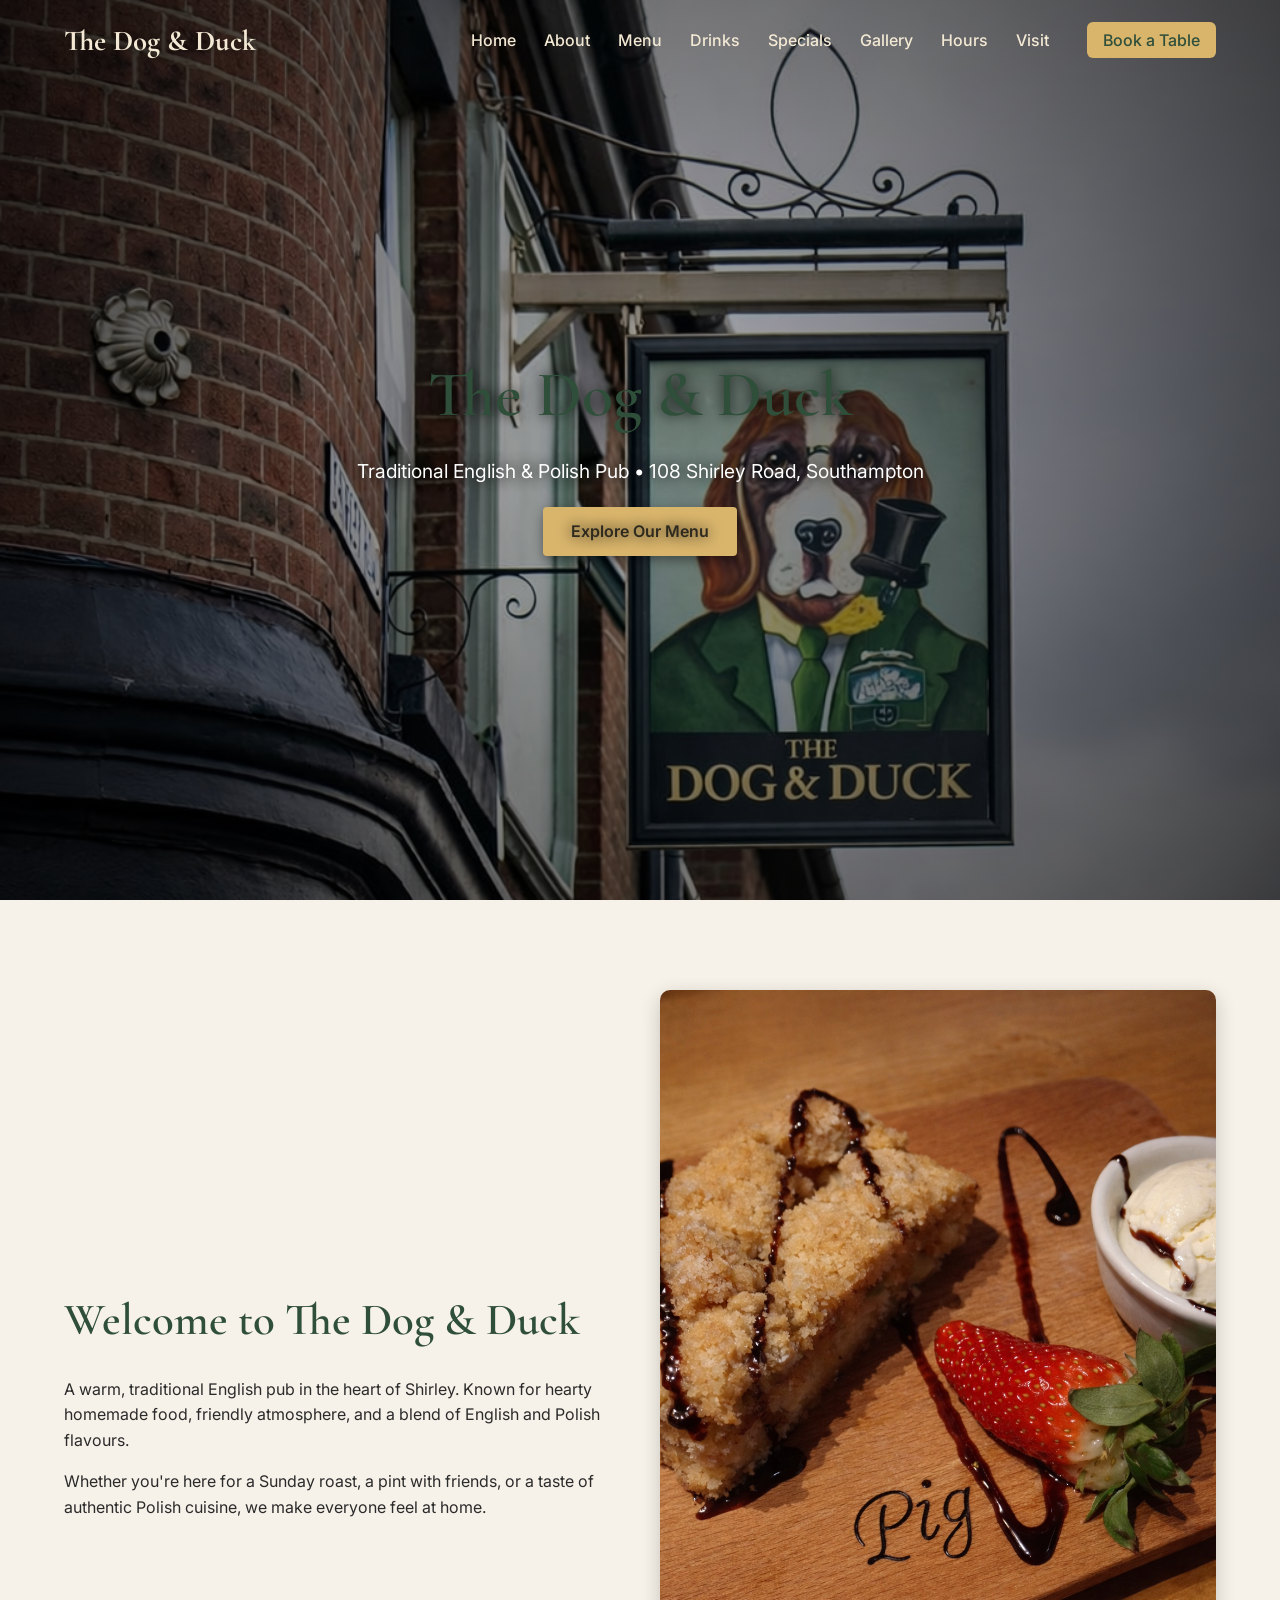
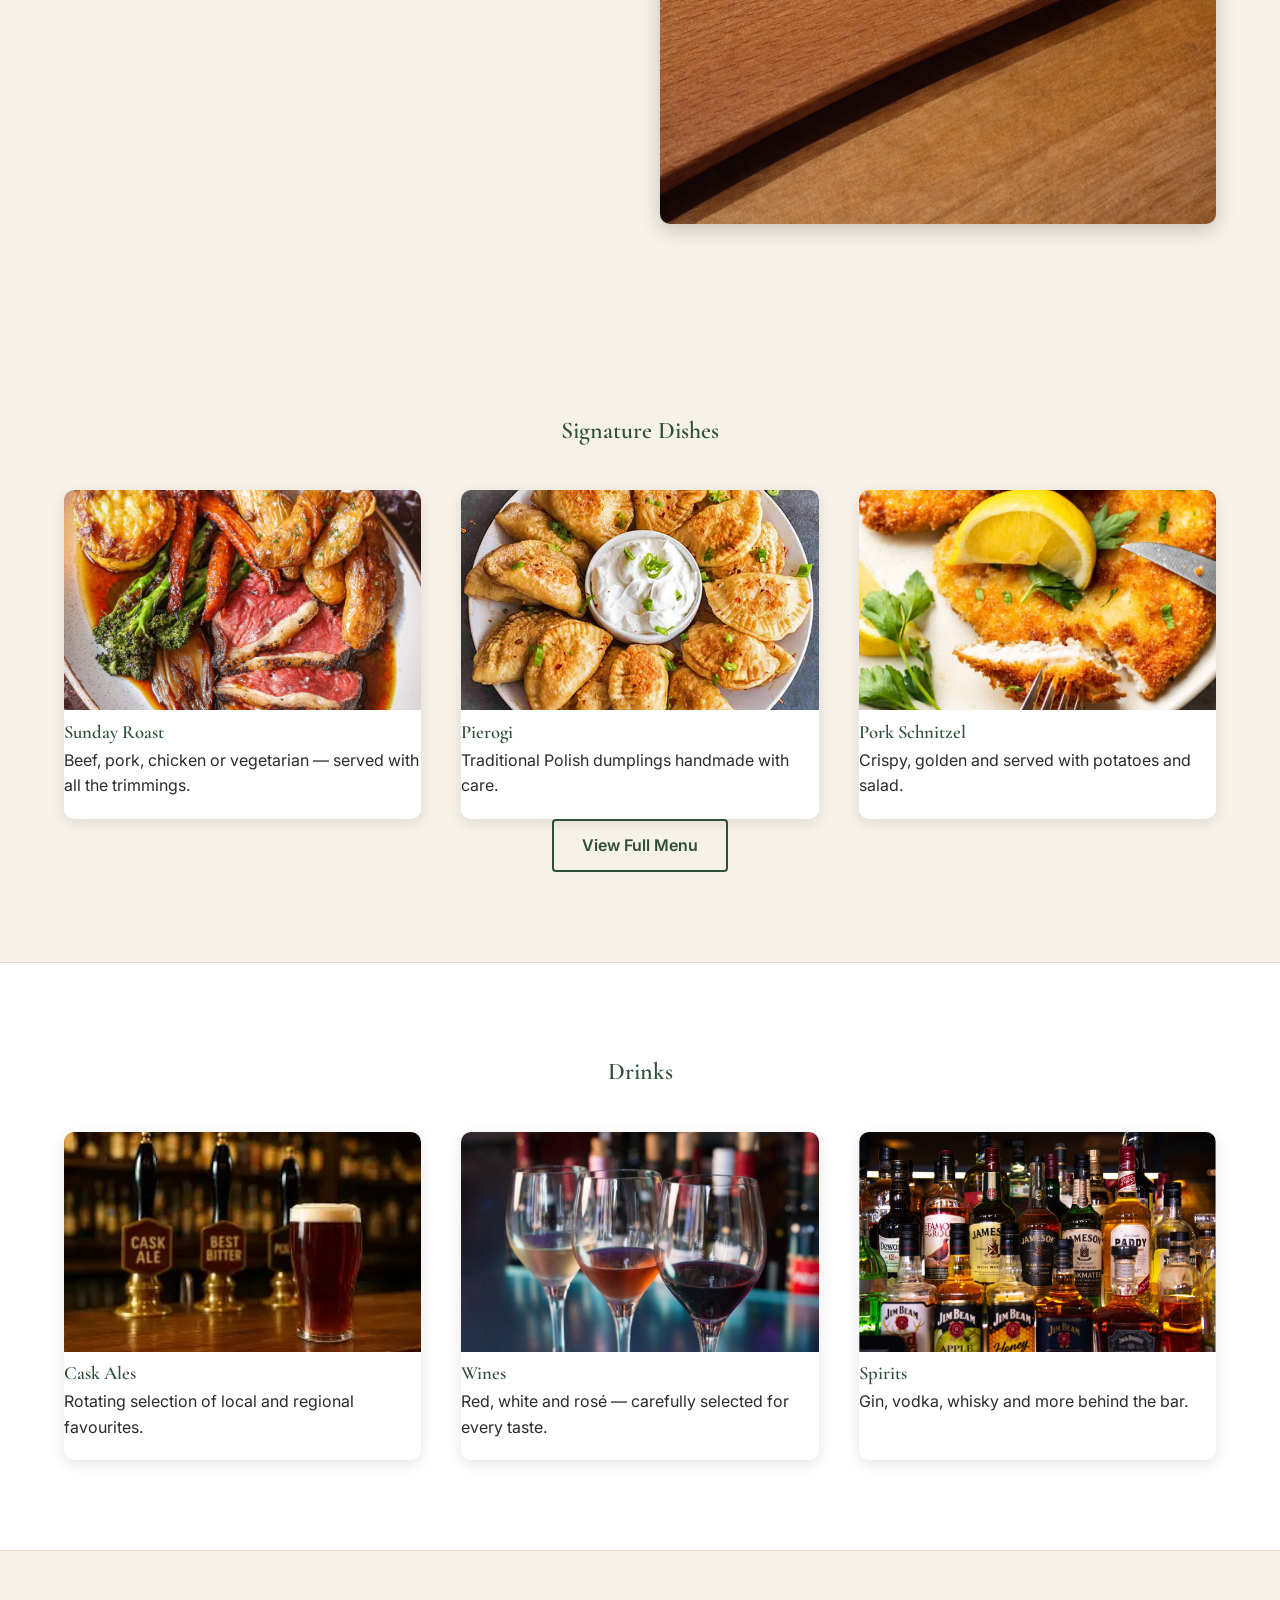
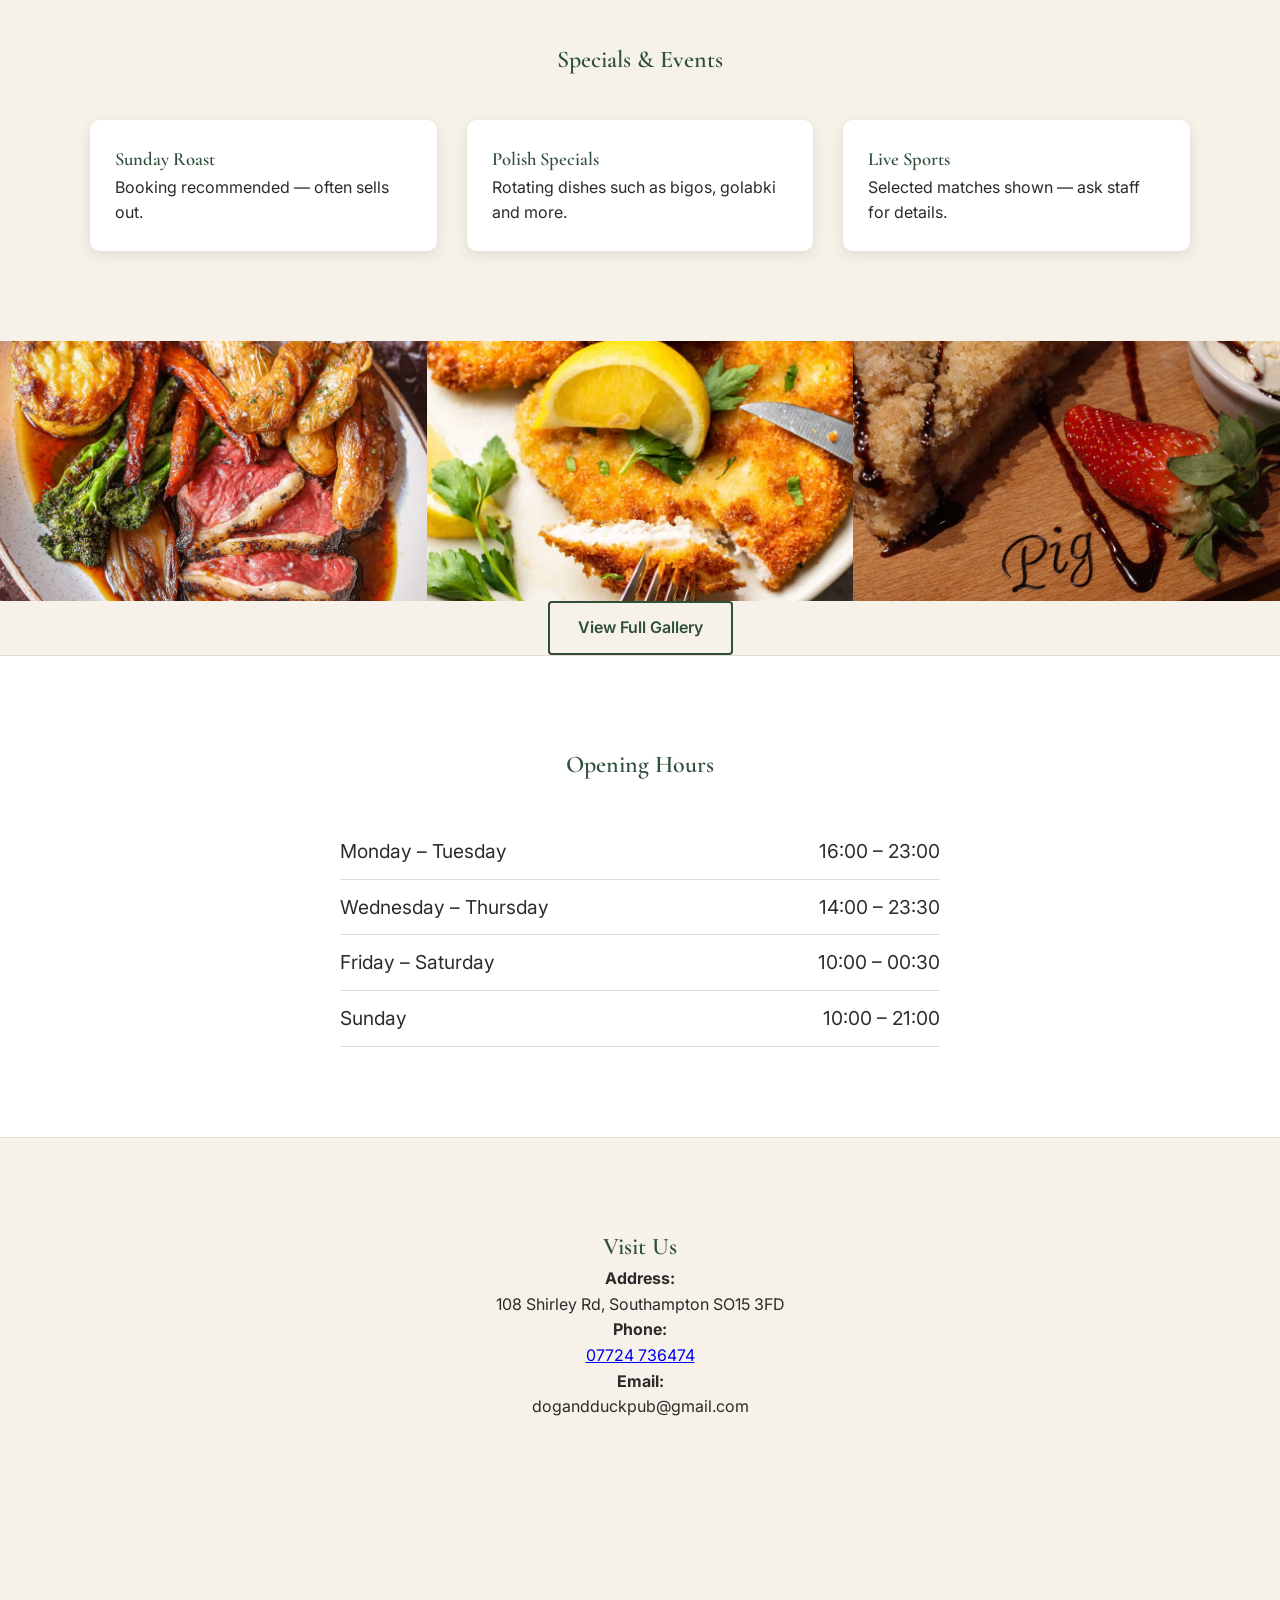
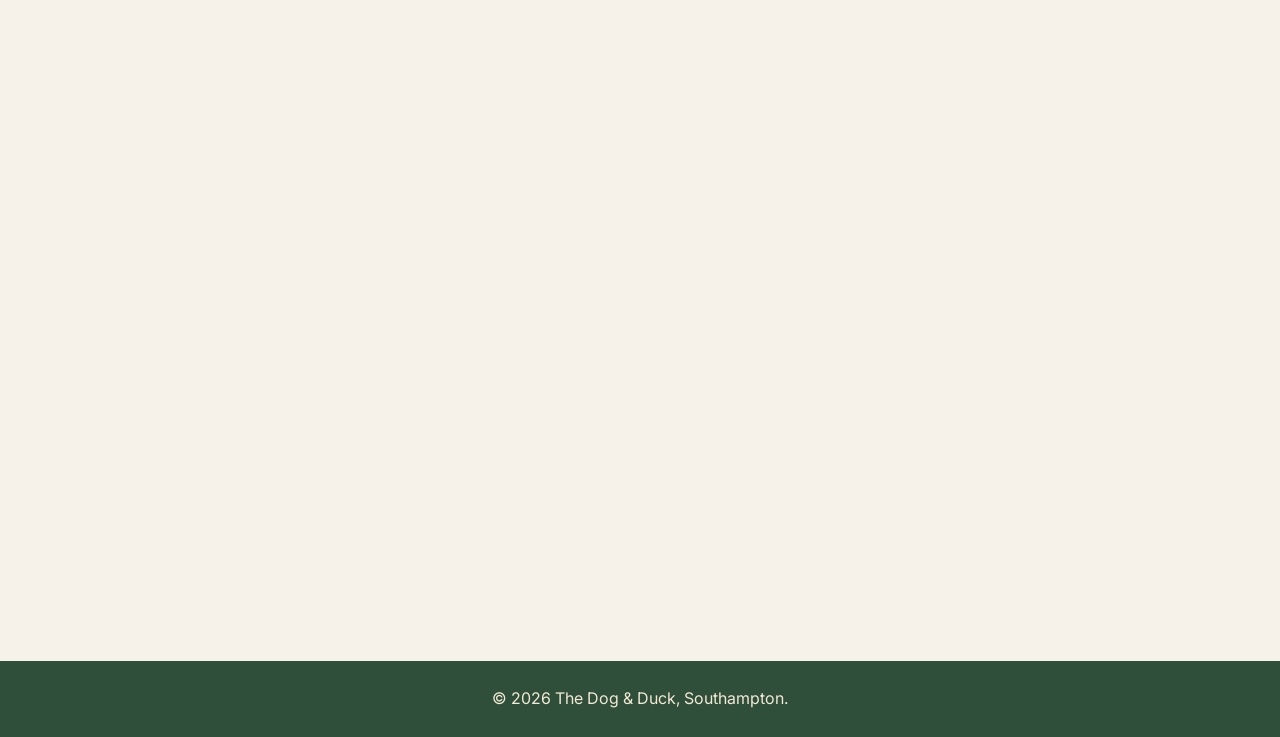
==== index.html @ 1fd0c6c4 "Update index.html" ====
<!DOCTYPE html>
<html lang="en">
<head>
    <meta charset="UTF-8">
    <meta name="viewport" content="width=device-width, initial-scale=1.0">
    <title>The Dog & Duck – Southampton</title>

    <!-- FONTS -->
    <link href="https://fonts.googleapis.com/css2?family=Cormorant+Garamond:wght@400;600;700&family=Inter:wght@300;400;500;600&display=swap" rel="stylesheet">

    <link rel="stylesheet" href="style.css">
</head>

<body>

<!-- NAVBAR -->
<nav class="navbar">
    <div class="nav-inner">
        <div class="logo">The Dog & Duck</div>
        <div class="hamburger">
    ☰
</div>
        <ul class="nav-links">
            <li><a href="#home">Home</a></li>
            <li><a href="#about">About</a></li>
            <li><a href="menu.html">Menu</a></li>
            <li><a href="#drinks">Drinks</a></li>
            <li><a href="#specials">Specials</a></li>
            <li><a href="gallery.html">Gallery</a></li>
            <li><a href="#hours">Hours</a></li>
            <li><a href="#contact">Visit</a></li>
            <li><a href="tel:07724736474" class="book-btn">Book a Table</a></li>
        </ul>
    </div>
</nav>

<!-- HERO -->
<header id="home" class="hero">
    <div class="hero-overlay"></div>
    <div class="hero-content">
        <h1>The Dog & Duck</h1>
        <p>Traditional English & Polish Pub • 108 Shirley Road, Southampton</p>
        <a href="menu.html" class="btn btn-primary">Explore Our Menu</a>
    </div>
</header>

<!-- ABOUT -->
<section id="about" class="section section-split">
    <div class="split-text">
        <h2>Welcome to The Dog & Duck</h2>
        <p>
            A warm, traditional English pub in the heart of Shirley.  
            Known for hearty homemade food, friendly atmosphere, and a blend of English and Polish flavours.
        </p>
        <p>
            Whether you're here for a Sunday roast, a pint with friends, or a taste of authentic Polish cuisine,
            we make everyone feel at home.
        </p>
    </div>

    <div class="split-image">
        <img src="images/gallery-dessert.png" alt="Pub Interior">
    </div>
</section>

<!-- SIGNATURE DISHES -->
<section id="menu-preview" class="section section-light">
    <h2 class="center">Signature Dishes</h2>

    <div class="card-grid">

        <!-- SUNDAY ROAST -->
        <div class="food-card">
            <img src="images/gallery-roast.webp" alt="Sunday Roast">
            <h3>Sunday Roast</h3>
            <p>Beef, pork, chicken or vegetarian — served with all the trimmings.</p>
        </div>

        <!-- PIEROGI (still placeholder unless you upload one) -->
        <div class="food-card">
            <img src="images/gallery-pierogi.jpg" alt="Pierogi">
            <h3>Pierogi</h3>
            <p>Traditional Polish dumplings handmade with care.</p>
        </div>

        <!-- SCHNITZEL -->
        <div class="food-card">
            <img src="images/gallery-schnitzel.jpg" alt="Pork Schnitzel">
            <h3>Pork Schnitzel</h3>
            <p>Crispy, golden and served with potatoes and salad.</p>
        </div>

    </div>

    <div class="center">
        <a href="menu.html" class="btn btn-outline">View Full Menu</a>
    </div>
</section>

<!-- DRINKS -->
<section id="drinks" class="section section-panel">
    <h2 class="center">Drinks</h2>

    <div class="card-grid">
        <div class="drink-card">
            <img src="images/gallery-shots.webp" alt="Drinks">
            <h3>Cask Ales</h3>
            <p>Rotating selection of local and regional favourites.</p>
        </div>

        <div class="drink-card">
            <img src="images/gallery-wine.jpeg" alt="">
            <h3>Wines</h3>
            <p>Red, white and rosé — carefully selected for every taste.</p>
        </div>

        <div class="drink-card">
            <img src="images/gallery-spirits.jpg" alt="">
            <h3>Spirits</h3>
            <p>Gin, vodka, whisky and more behind the bar.</p>
        </div>
    </div>
</section>

<!-- SPECIALS -->
<section id="specials" class="section section-light">
    <h2 class="center">Specials & Events</h2>

    <div class="specials-grid">
        <div class="special-item">
            <h3>Sunday Roast</h3>
            <p>Booking recommended — often sells out.</p>
        </div>

        <div class="special-item">
            <h3>Polish Specials</h3>
            <p>Rotating dishes such as bigos, golabki and more.</p>
        </div>

        <div class="special-item">
            <h3>Live Sports</h3>
            <p>Selected matches shown — ask staff for details.</p>
        </div>
    </div>
</section>

<!-- MINI GALLERY PREVIEW -->
<section class="section section-gallery-preview">
    <div class="gallery-row">
        <img src="images/gallery-roast.webp" alt="">
        <img src="images/gallery-schnitzel.jpg" alt="">
        <img src="images/gallery-dessert.png" alt="">
    </div>

    <div class="center">
        <a href="gallery.html" class="btn btn-outline">View Full Gallery</a>
    </div>
</section>

<!-- HOURS -->
<section id="hours" class="section section-panel">
    <h2 class="center">Opening Hours</h2>

    <ul class="hours-list">
        <li><span>Monday – Tuesday</span><span>16:00 – 23:00</span></li>
        <li><span>Wednesday – Thursday</span><span>14:00 – 23:30</span></li>
        <li><span>Friday – Saturday</span><span>10:00 – 00:30</span></li>
        <li><span>Sunday</span><span>10:00 – 21:00</span></li>
    </ul>
</section>

<!-- CONTACT -->
<section id="contact" class="section section-light contact-layout">
    <div class="contact-info">
        <h2>Visit Us</h2>
        <p><strong>Address:</strong><br>108 Shirley Rd, Southampton SO15 3FD</p>
        <p><strong>Phone:</strong><br><a href="tel:07724736474">07724 736474</a></p>
        <p><strong>Email:</strong><br>dogandduckpub@gmail.com</p>
    </div>

   <div class="map-container">
    <iframe 
        src="https://www.google.com/maps/embed?pb=!1m18!1m12!1m3!1d2515.62407642002!2d-1.4257775065553866!3d50.912171598673716!2m3!1f0!2f0!3f0!3m2!1i1024!2i768!4f13.1!3m3!1m2!1s0x487476a27fd3cab1%3A0xc40f3df918e5f9ad!2sThe%20Dog%20%26%20Duck!5e0!3m2!1sen!2suk!4v1780507801063!5m2!1sen!2suk"
        allowfullscreen=""
        loading="lazy"
        referrerpolicy="no-referrer-when-downgrade">
    </iframe>
</div>
</section>    
    
<!-- FOOTER -->
<footer class="footer">
    <p>© 2026 The Dog & Duck, Southampton.</p>
</footer>

    <script>
window.addEventListener("scroll", function() {
    const navbar = document.querySelector(".navbar");
    if (window.scrollY > 50) {
        navbar.classList.add("scrolled");
    } else {
        navbar.classList.remove("scrolled");
    }
});
</script>

    <script>
document.querySelector('.hamburger').onclick = () => {
    document.querySelector('.nav-links').classList.toggle('active');
};
</script>

</body>
</html>
---- style.css ----
/* --------------------------------------------------
   GLOBAL STYLES
-------------------------------------------------- */

* {
    margin: 0;
    padding: 0;
    box-sizing: border-box;
}

body {
    font-family: 'Inter', sans-serif;
    background: #f7f2e9; /* warm cream */
    color: #2b2b2b;
    line-height: 1.6;
}

h1, h2, h3 {
    font-family: 'Cormorant Garamond', serif;
    font-weight: 600;
    color: #2f4f3a; /* deep pub green */
}

.center {
    text-align: center;
}

/* --------------------------------------------------
   NAVBAR — Transparent Papillon Style
-------------------------------------------------- */

.navbar {
    position: fixed;
    top: 0;
    width: 100%;
    padding: 18px 0;
    z-index: 1000;
    transition: background 0.3s ease;
}

.navbar.scrolled {
    background: rgba(255, 255, 255, 0.95);
    backdrop-filter: blur(6px);
    box-shadow: 0 2px 10px rgba(0,0,0,0.1);
}

.nav-inner {
    width: 90%;
    max-width: 1300px;
    margin: auto;
    display: flex;
    justify-content: space-between;
    align-items: center;
}

.logo {
    font-family: 'Cormorant Garamond', serif;
    font-size: 1.8rem;
    font-weight: 700;
    color: #f3e9d4;
    text-shadow: 0 2px 6px rgba(0,0,0,0.4);
}

.nav-links {
    list-style: none;
    display: flex;
    gap: 28px;
}

.nav-links a {
    text-decoration: none;
    color: #f3e9d4;
    font-weight: 500;
    transition: 0.2s;
}

.navbar.scrolled .nav-links a {
    color: #2f4f3a;
}

.nav-links a:hover {
    color: #d9b56c;
}

/* Smooth transitions for navbar + text */
.navbar {
    transition: background 0.3s ease, box-shadow 0.3s ease;
}

.navbar .nav-links a,
.navbar .logo {
    transition: color 0.3s ease;
}

/* --------------------------------------------------
   HERO SECTION
-------------------------------------------------- */

.hero {
    height: 100vh;
    min-height: 600px;
    background: url("images/hero-dogduck.png") center/cover no-repeat;
    position: relative;
    display: flex;
    justify-content: center;
    align-items: center;
}

.hero-overlay {
    position: absolute;
    inset: 0;
    background: radial-gradient(circle at center, rgba(0,0,0,0.25), rgba(0,0,0,0.75));
}

.hero-content {
    position: relative;
    text-align: center;
    color: #fff;
    max-width: 700px;
    padding: 20px;
    animation: fadeIn 1.2s ease-out;
    text-shadow: 0 0 14px rgba(0,0,0,0.9);
}

.hero-content h1 {
    font-size: 4rem;
    margin-bottom: 10px;
}

.hero-content p {
    font-size: 1.2rem;
    margin-bottom: 20px;
}

/* --------------------------------------------------
   BUTTONS
-------------------------------------------------- */

.btn {
    display: inline-block;
    padding: 12px 28px;
    border-radius: 4px;
    font-weight: 600;
    text-decoration: none;
    transition: 0.2s ease-out;
}

.btn-primary {
    background: #d9b56c;
    color: #2f2a1f;
    box-shadow: 0 4px 12px rgba(0,0,0,0.4);
}

.btn-primary:hover {
    background: #e3c47c;
    transform: translateY(-2px);
}

.btn-outline {
    border: 2px solid #2f4f3a;
    color: #2f4f3a;
}

.btn-outline:hover {
    background: #2f4f3a;
    color: #fff;
}

/* --------------------------------------------------
   SECTIONS
-------------------------------------------------- */

.section {
    padding: 90px 0;
}

.section-light {
    background: #f7f2e9;
}

.section-panel {
    background: #fff;
    border-top: 1px solid #e6dccb;
    border-bottom: 1px solid #e6dccb;
}

/* --------------------------------------------------
   SPLIT ABOUT SECTION
-------------------------------------------------- */

.section-split {
    display: flex;
    align-items: center;
    gap: 40px;
    width: 90%;
    max-width: 1300px;
    margin: auto;
}

.split-text {
    flex: 1;
}

.split-text h2 {
    font-size: 2.8rem;
    margin-bottom: 20px;
}

.split-text p {
    margin-bottom: 16px;
}

.split-image {
    flex: 1;
}

.split-image img {
    width: 100%;
    border-radius: 10px;
    box-shadow: 0 6px 20px rgba(0,0,0,0.2);
}

/* --------------------------------------------------
   CARD GRIDS (Menu, Drinks)
-------------------------------------------------- */

.card-grid {
    width: 90%;
    max-width: 1300px;
    margin: auto;
    display: grid;
    grid-template-columns: repeat(auto-fit, minmax(280px, 1fr));
    gap: 40px;
    margin-top: 40px;
}

.food-card, .drink-card {
    background: #fff;
    border-radius: 10px;
    padding-bottom: 20px;
    box-shadow: 0 4px 14px rgba(0,0,0,0.1);
    transition: 0.2s;
}

.food-card img, .drink-card img {
    width: 100%;
    height: 220px;
    object-fit: cover;
    border-radius: 10px 10px 0 0;
}

.food-card:hover, .drink-card:hover {
    transform: translateY(-4px);
}

/* --------------------------------------------------
   SPECIALS
-------------------------------------------------- */

.specials-grid {
    width: 90%;
    max-width: 1100px;
    margin: auto;
    display: grid;
    grid-template-columns: repeat(auto-fit, minmax(260px, 1fr));
    gap: 30px;
    margin-top: 40px;
}

.special-item {
    background: #fff;
    padding: 25px;
    border-radius: 10px;
    box-shadow: 0 4px 14px rgba(0,0,0,0.1);
}

/* --------------------------------------------------
   GALLERY PREVIEW
-------------------------------------------------- */

.section-gallery-preview {
    padding: 0;
}

.gallery-row {
    display: flex;
    gap: 0;
}

.gallery-row img {
    width: 33.33%;
    height: 260px;
    object-fit: cover;
}

/* --------------------------------------------------
   HOURS
-------------------------------------------------- */

.hours-list {
    list-style: none;
    width: 90%;
    max-width: 600px;
    margin: 40px auto 0;
    font-size: 1.2rem;
}

.hours-list li {
    display: flex;
    justify-content: space-between;
    padding: 12px 0;
    border-bottom: 1px solid #ddd;
}

/* --------------------------------------------------
   CONTACT + MAP
-------------------------------------------------- */

.contact-layout {
    display: flex;
    gap: 40px;
    width: 90%;
    max-width: 1300px;
    margin: auto;
}

.contact-info {
    flex: 1;
}

.contact-map {
    flex: 1;
    height: 350px;
}

.contact-map iframe {
    width: 100%;
    height: 100%;
    border-radius: 8px;
}

/* --------------------------------------------------
   FOOTER
-------------------------------------------------- */

.footer {
    background: #2f4f3a;
    color: #f3e9d4;
    text-align: center;
    padding: 25px 0;
    margin-top: 40px;
}

/* Push page content down so navbar doesn't cover titles */
.page-top {
    padding-top: 120px;
}

/* --------------------------------------------------
   ANIMATIONS
-------------------------------------------------- */

@keyframes fadeIn {
    from { opacity: 0; transform: translateY(20px); }
    to { opacity: 1; transform: translateY(0); }
}

/* ========================= */
/* MENU PAGE IMAGE STYLING   */
/* ========================= */

.menu-photos {
    max-width: 900px;
    margin: 40px auto;
    padding: 0 20px;
}

.menu-photos img {
    width: 100%;
    margin-bottom: 30px;
    border-radius: 8px;
    box-shadow: 0 4px 20px rgba(0,0,0,0.15);
}

.gallery-grid {
    max-width: 1100px;
    margin: 40px auto;
    padding: 0 20px;
    display: grid;
    grid-template-columns: repeat(auto-fit, minmax(250px, 1fr));
    gap: 20px;
}

.gallery-grid img {
    width: 100%;
    height: auto;
    border-radius: 8px;
    box-shadow: 0 4px 20px rgba(0,0,0,0.15);
    object-fit: cover;
}

/* NAVBAR SCROLLED STATE */
.navbar.scrolled .nav-links a {
    color: #222;
}

.navbar.scrolled .logo {
    color: #222;
}

.navbar.scrolled {
    background: rgba(255, 255, 255, 0.95);
    backdrop-filter: blur(6px);
    box-shadow: 0 2px 10px rgba(0,0,0,0.1);
}

/* -----------------------------------------
   PAGE SPACING FIX
----------------------------------------- */
.page-top {
    padding-top: 120px;
}

/* -----------------------------------------
   ANIMATIONS (Fade-in, zoom, etc.)
----------------------------------------- */

/* Fade-in for section titles */
section h1, section h2 {
    animation: fadeIn 0.8s ease forwards;
    opacity: 0;
    transform: translateY(10px);
}

@keyframes fadeIn {
    to {
        opacity: 1;
        transform: translateY(0);
    }
}

/* Gallery hover zoom */
.gallery-grid img {
    transition: transform 0.3s ease, box-shadow 0.3s ease;
}

.gallery-grid img:hover {
    transform: scale(1.03);
    box-shadow: 0 6px 20px rgba(0,0,0,0.25);
}

.book-btn {
    padding: 8px 16px;
    background: #d9b56c; /* gold */
    color: #2f4f3a !important; /* dark green text */
    border-radius: 6px;
    font-weight: 600;
    margin-left: 10px;
    transition: 0.3s ease;
}

.book-btn:hover {
    background: #c7a257;
}

/* MOBILE FIXES */
@media (max-width: 768px) {

    /* Stack navbar items vertically */
    .nav-links {
        display: flex;
        flex-direction: column;
        gap: 10px;
        background: #2f4f3a;
        padding: 20px;
        position: absolute;
        top: 60px;
        right: 0;
        width: 100%;
        display: none; /* hidden by default */
    }

    /* Show menu when active */
    .nav-links.active {
        display: flex;
    }

    /* Make navbar smaller */
    .navbar {
        padding: 10px 20px;
    }

    /* Logo smaller */
    .logo {
        font-size: 1.3rem;
    }

    /* Book button full width */
    .book-btn {
        width: 100%;
        text-align: center;
    }
}

.hamburger {
    display: none;
    font-size: 28px;
    cursor: pointer;
    color: #f3e9d4;
}

@media (max-width: 768px) {
    .hamburger {
        display: block;
    }
}

@media (max-width: 768px) {
    .gallery-grid {
        grid-template-columns: repeat(2, 1fr);
        gap: 10px;
    }
}

@media (max-width: 480px) {
    .gallery-grid {
        grid-template-columns: 1fr;
    }
}

@media (max-width: 768px) {
    .menu-image img {
        width: 100%;
        height: auto;
    }
}

@media (max-width: 768px) {
    .hero h1 {
        font-size: 2rem;
    }
    .hero p {
        font-size: 1rem;
    }
}

@media (max-width: 768px) {
    section {
        padding: 40px 20px;
    }
}

.map-container {
    width: 100%;
    position: relative;
    padding-bottom: 60%; /* controls height */
    height: 0;
    overflow: hidden;
    border-radius: 8px;
}

.map-container iframe {
    position: absolute;
    top: 0;
    left: 0;
    width: 100%;
    height: 100%;
    border: 0;
}

@media (max-width: 768px) {
    .contact-layout {
        flex-direction: column;
        gap: 20px;
    }
}

@media (max-width: 1024px) {
    .contact-layout {
        flex-direction: column;
        text-align: center;
        gap: 20px;
    }

    .map-container {
        width: 100%;
    }
}

@media (max-width: 1200px) {
    .contact-layout {
        flex-direction: column;
        align-items: center;
        text-align: center;
        gap: 20px;
    }
}

@media (max-width: 1400px) {
    .contact-layout {
        flex-direction: column;
        align-items: center;
        text-align: center;
        gap: 20px;
    }
}
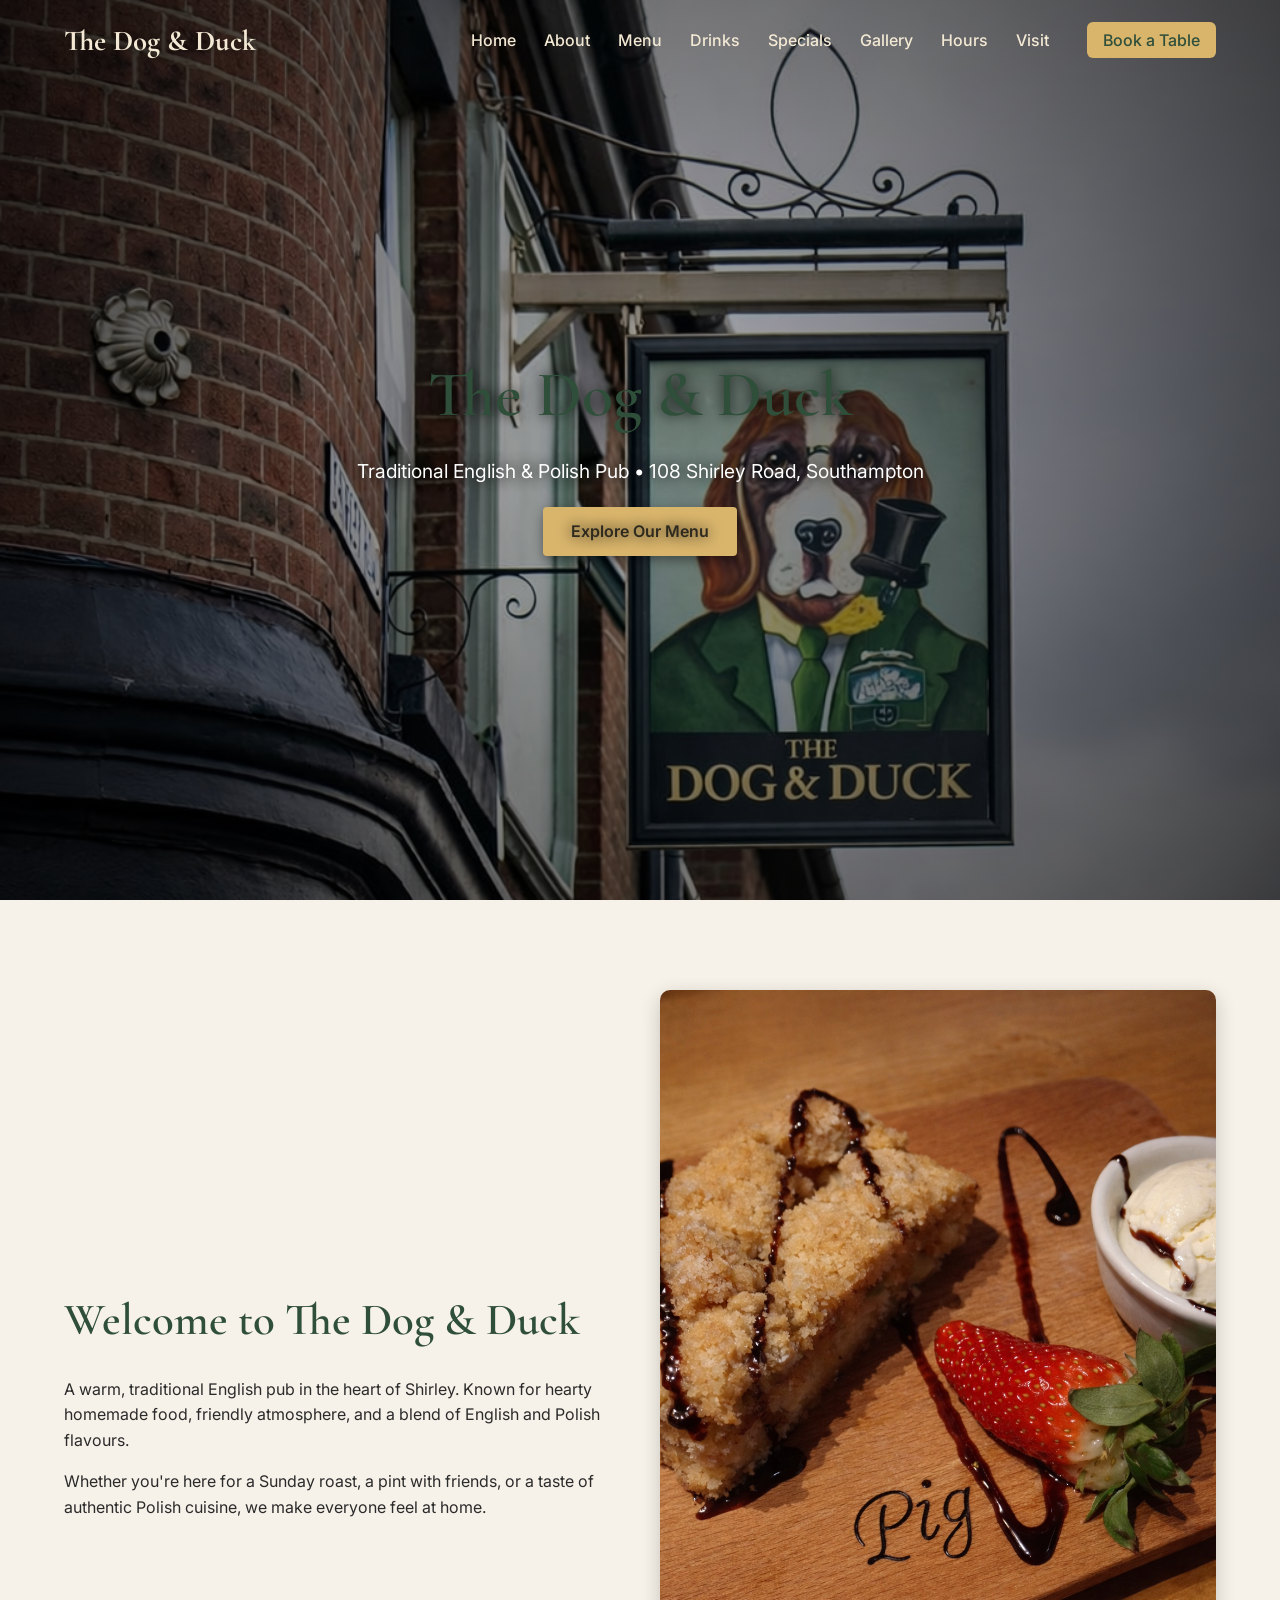
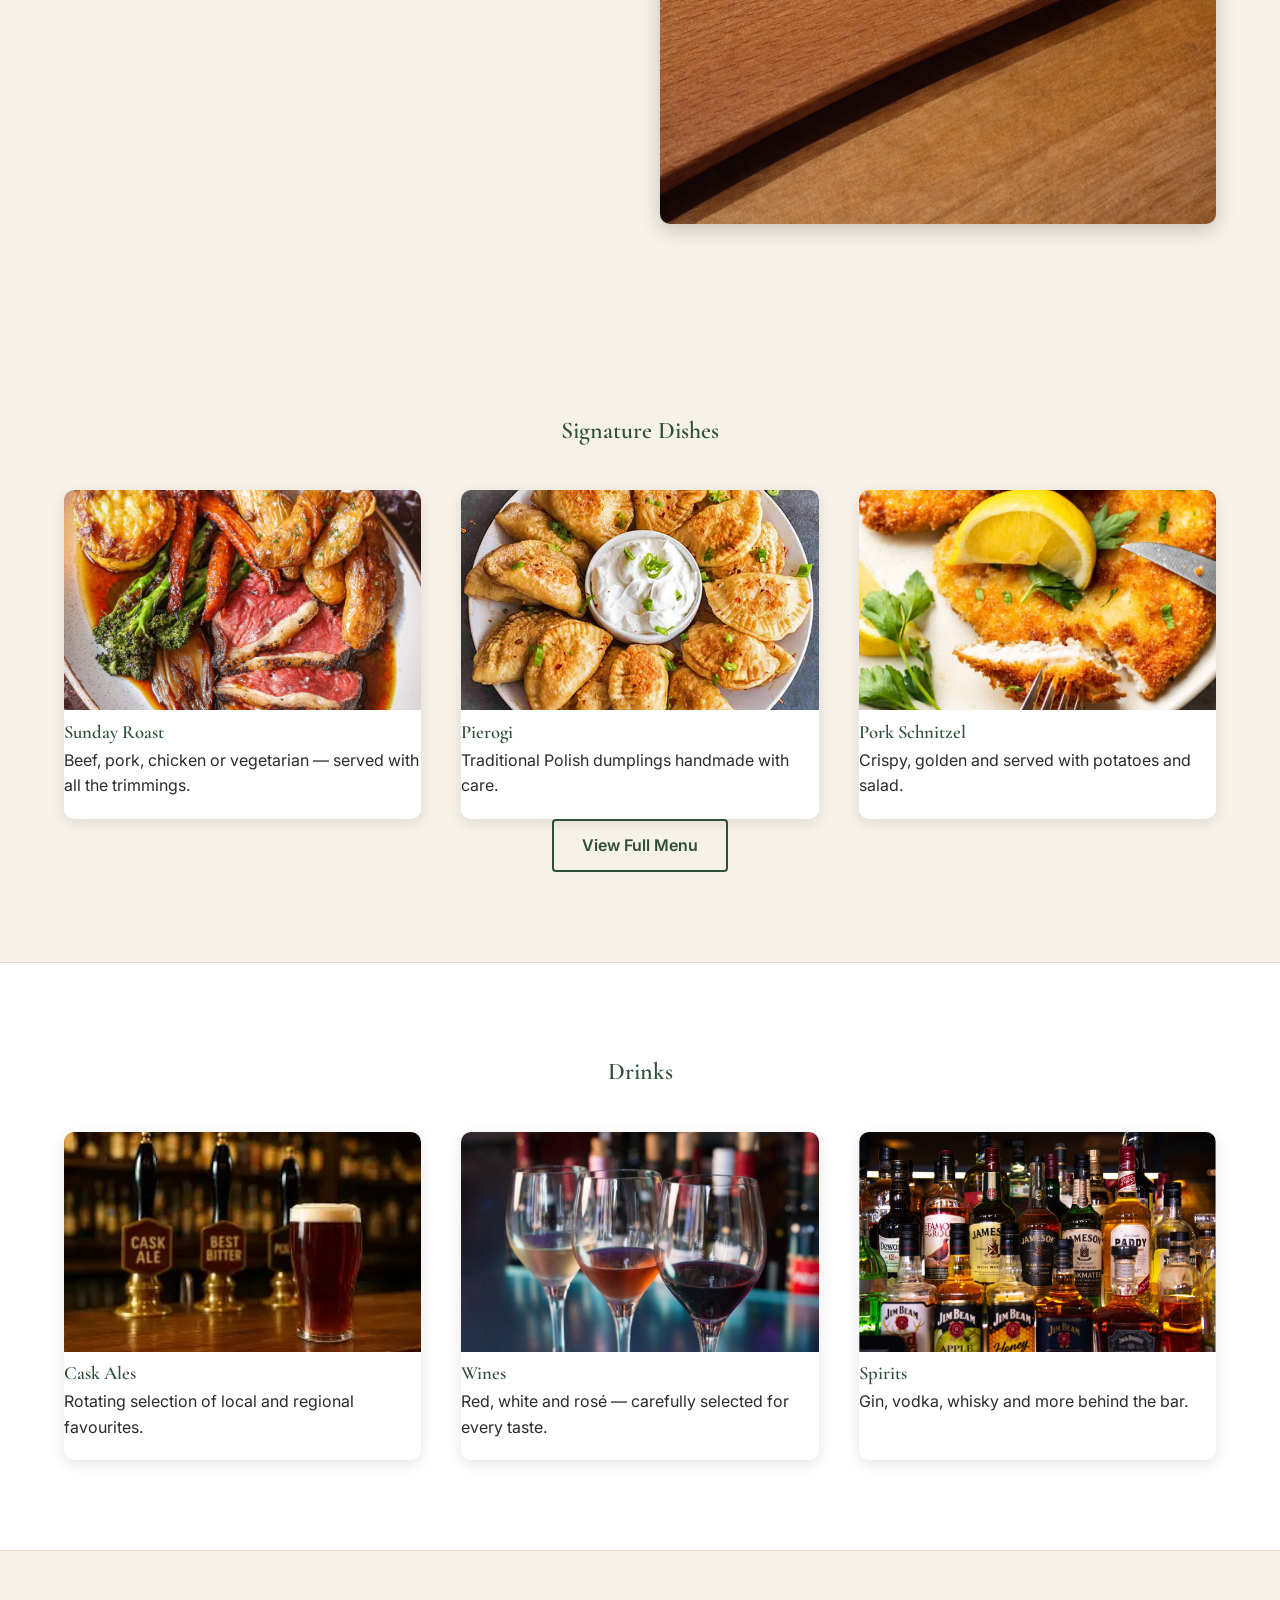
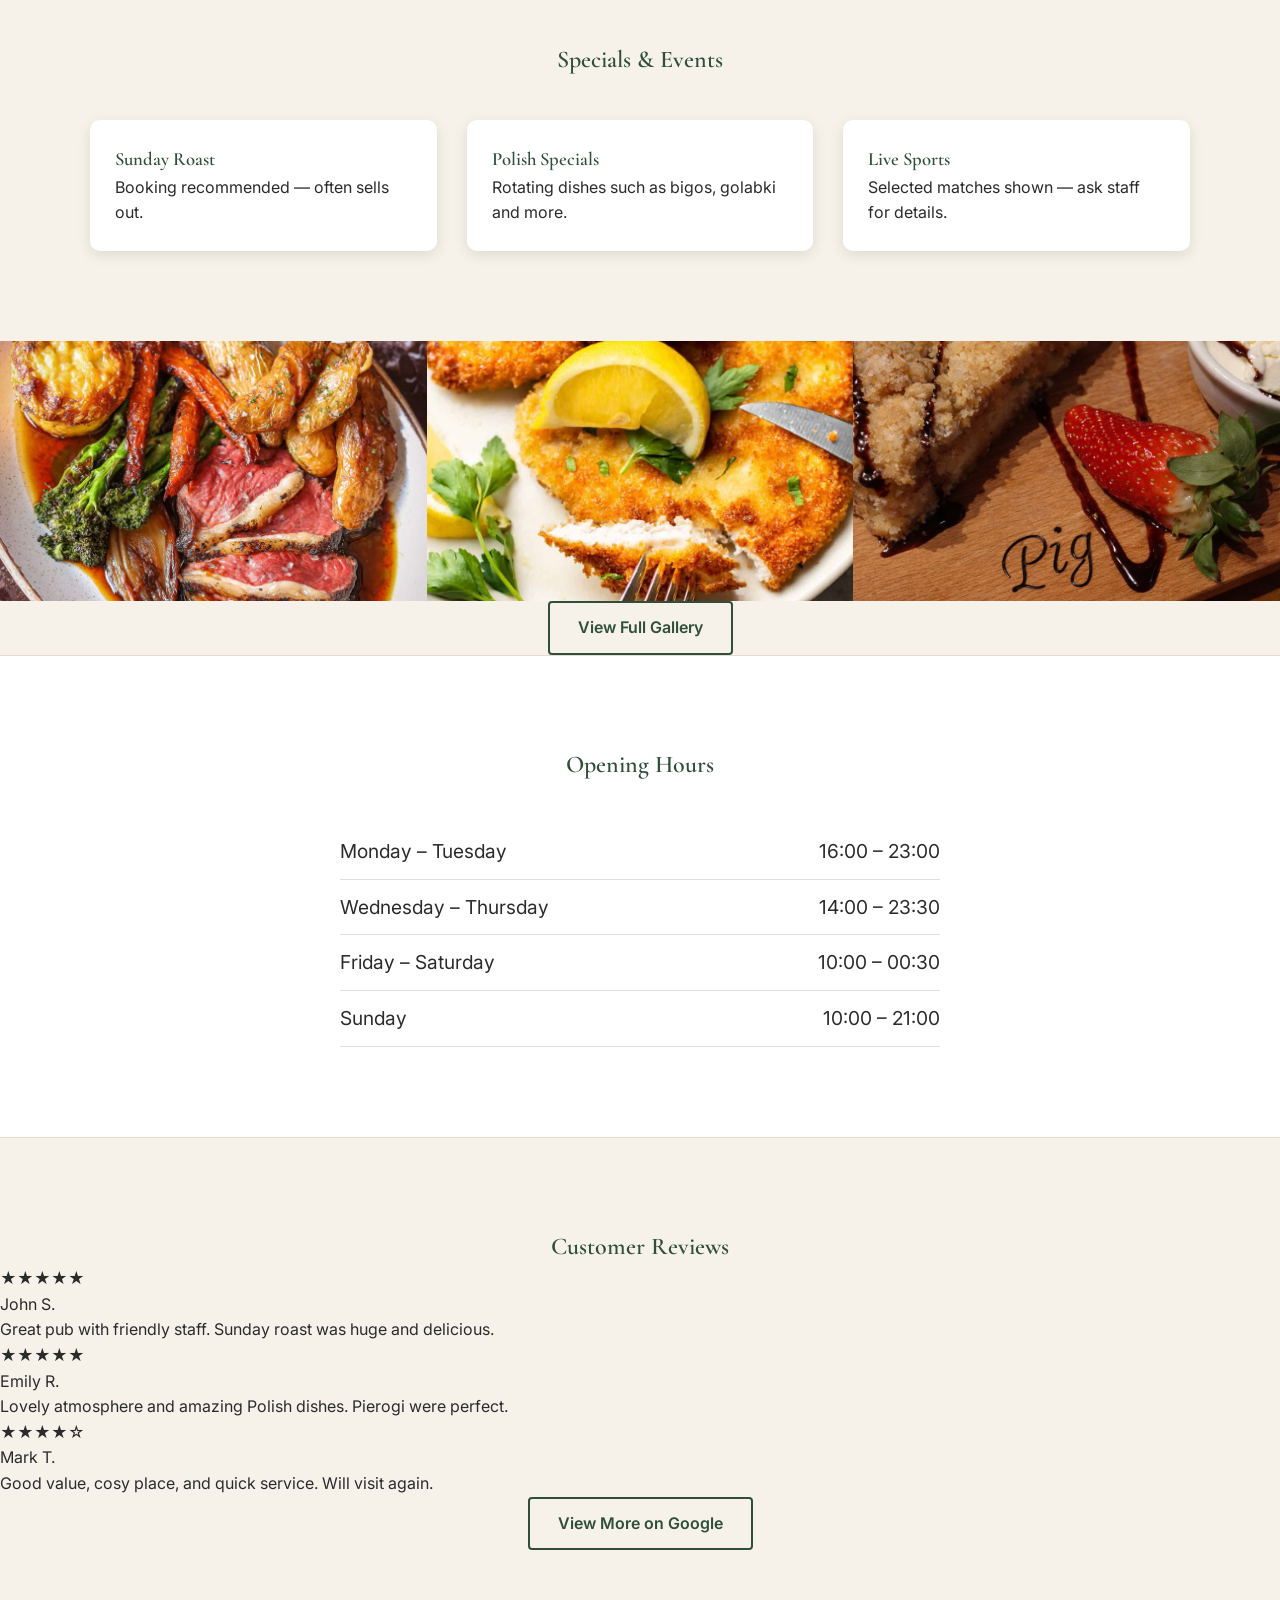
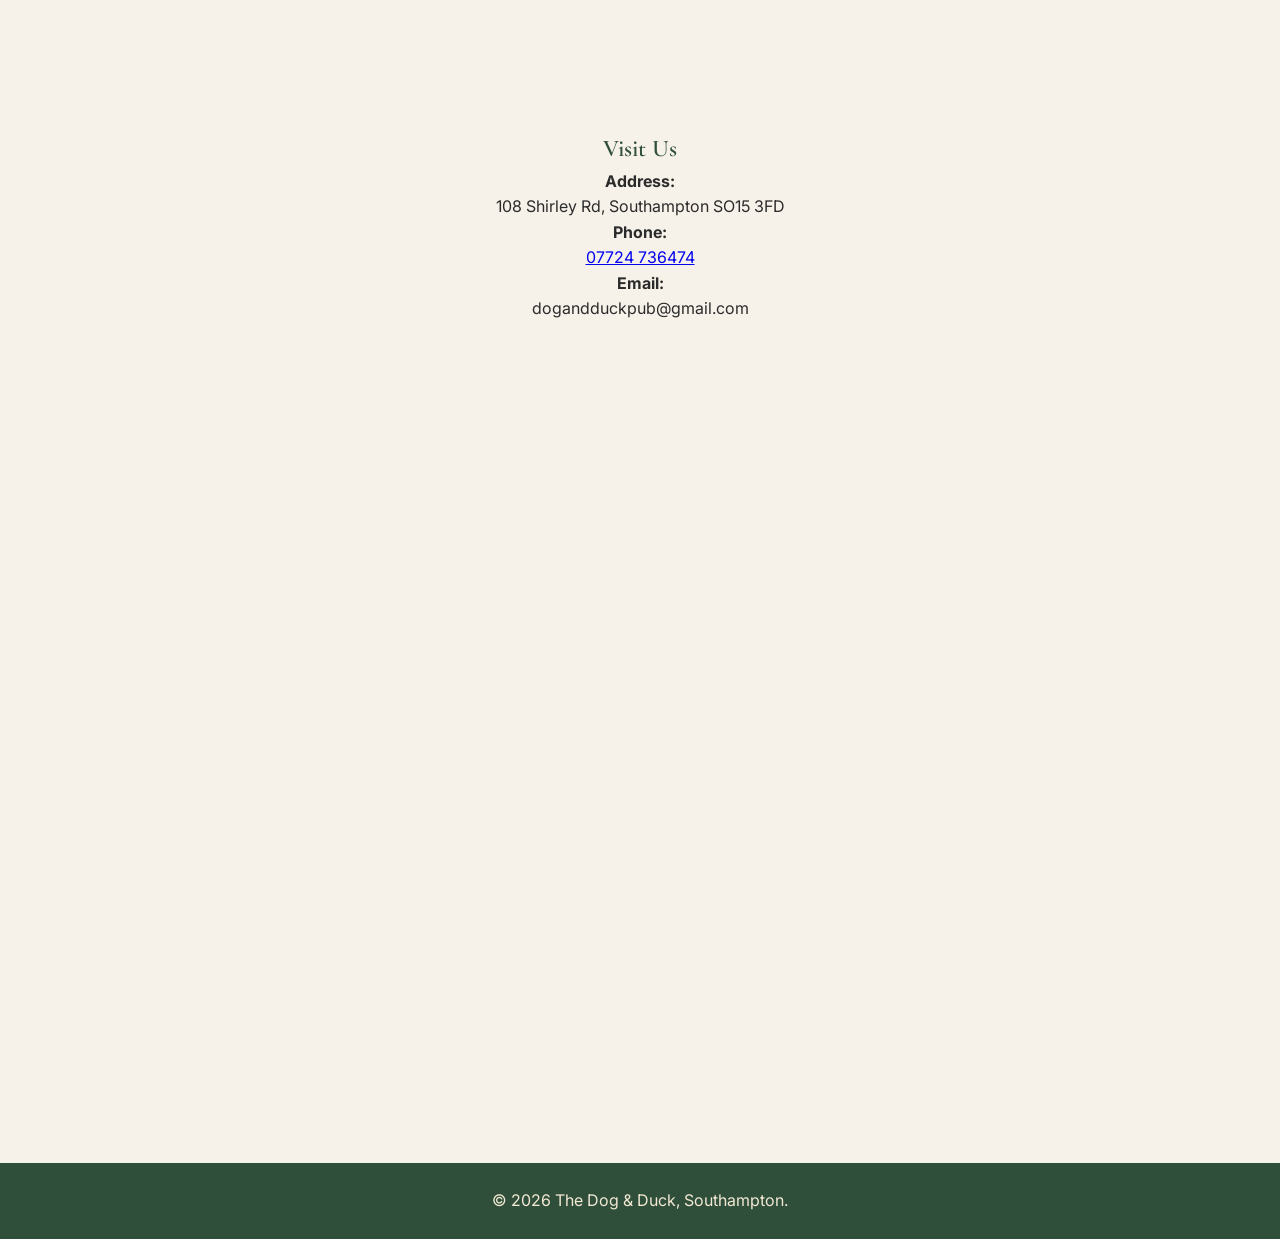
==== commit 494571b7: "Update index.html" ====
--- a/index.html
+++ b/index.html
@@ -169,6 +169,39 @@
     </ul>
 </section>
 
+<!-- REVIEWS -->
+<section id="reviews" class="section section-light">
+    <h2 class="center">Customer Reviews</h2>
+
+    <div class="reviews-grid">
+
+        <div class="review-card">
+            <div class="stars">★★★★★</div>
+            <p class="review-author">John S.</p>
+            <p class="review-text">Great pub with friendly staff. Sunday roast was huge and delicious.</p>
+        </div>
+
+        <div class="review-card">
+            <div class="stars">★★★★★</div>
+            <p class="review-author">Emily R.</p>
+            <p class="review-text">Lovely atmosphere and amazing Polish dishes. Pierogi were perfect.</p>
+        </div>
+
+        <div class="review-card">
+            <div class="stars">★★★★☆</div>
+            <p class="review-author">Mark T.</p>
+            <p class="review-text">Good value, cosy place, and quick service. Will visit again.</p>
+        </div>
+
+    </div>
+
+    <div class="center">
+        <a href="https://www.google.com/maps/place/The+Dog+%26+Duck" class="btn btn-outline" target="_blank">
+            View More on Google
+        </a>
+    </div>
+</section>
+    
 <!-- CONTACT -->
 <section id="contact" class="section section-light contact-layout">
     <div class="contact-info">
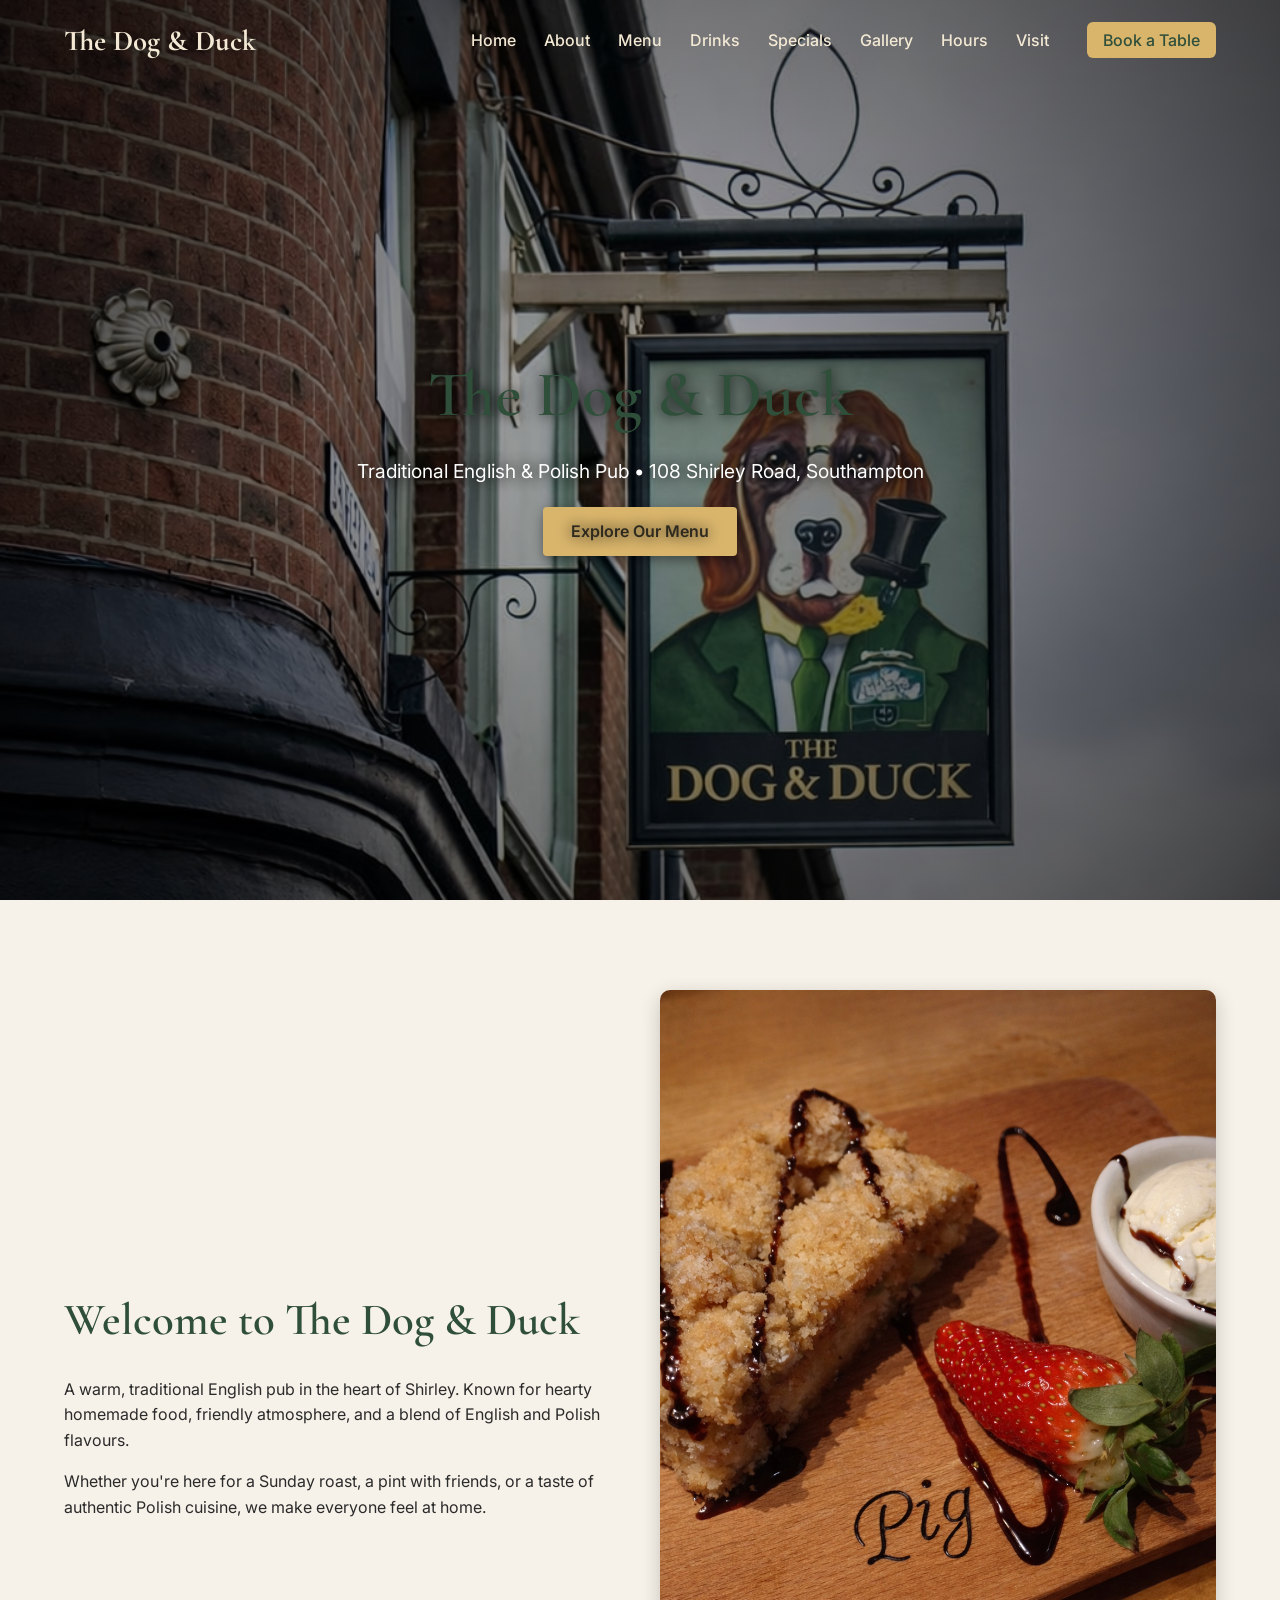
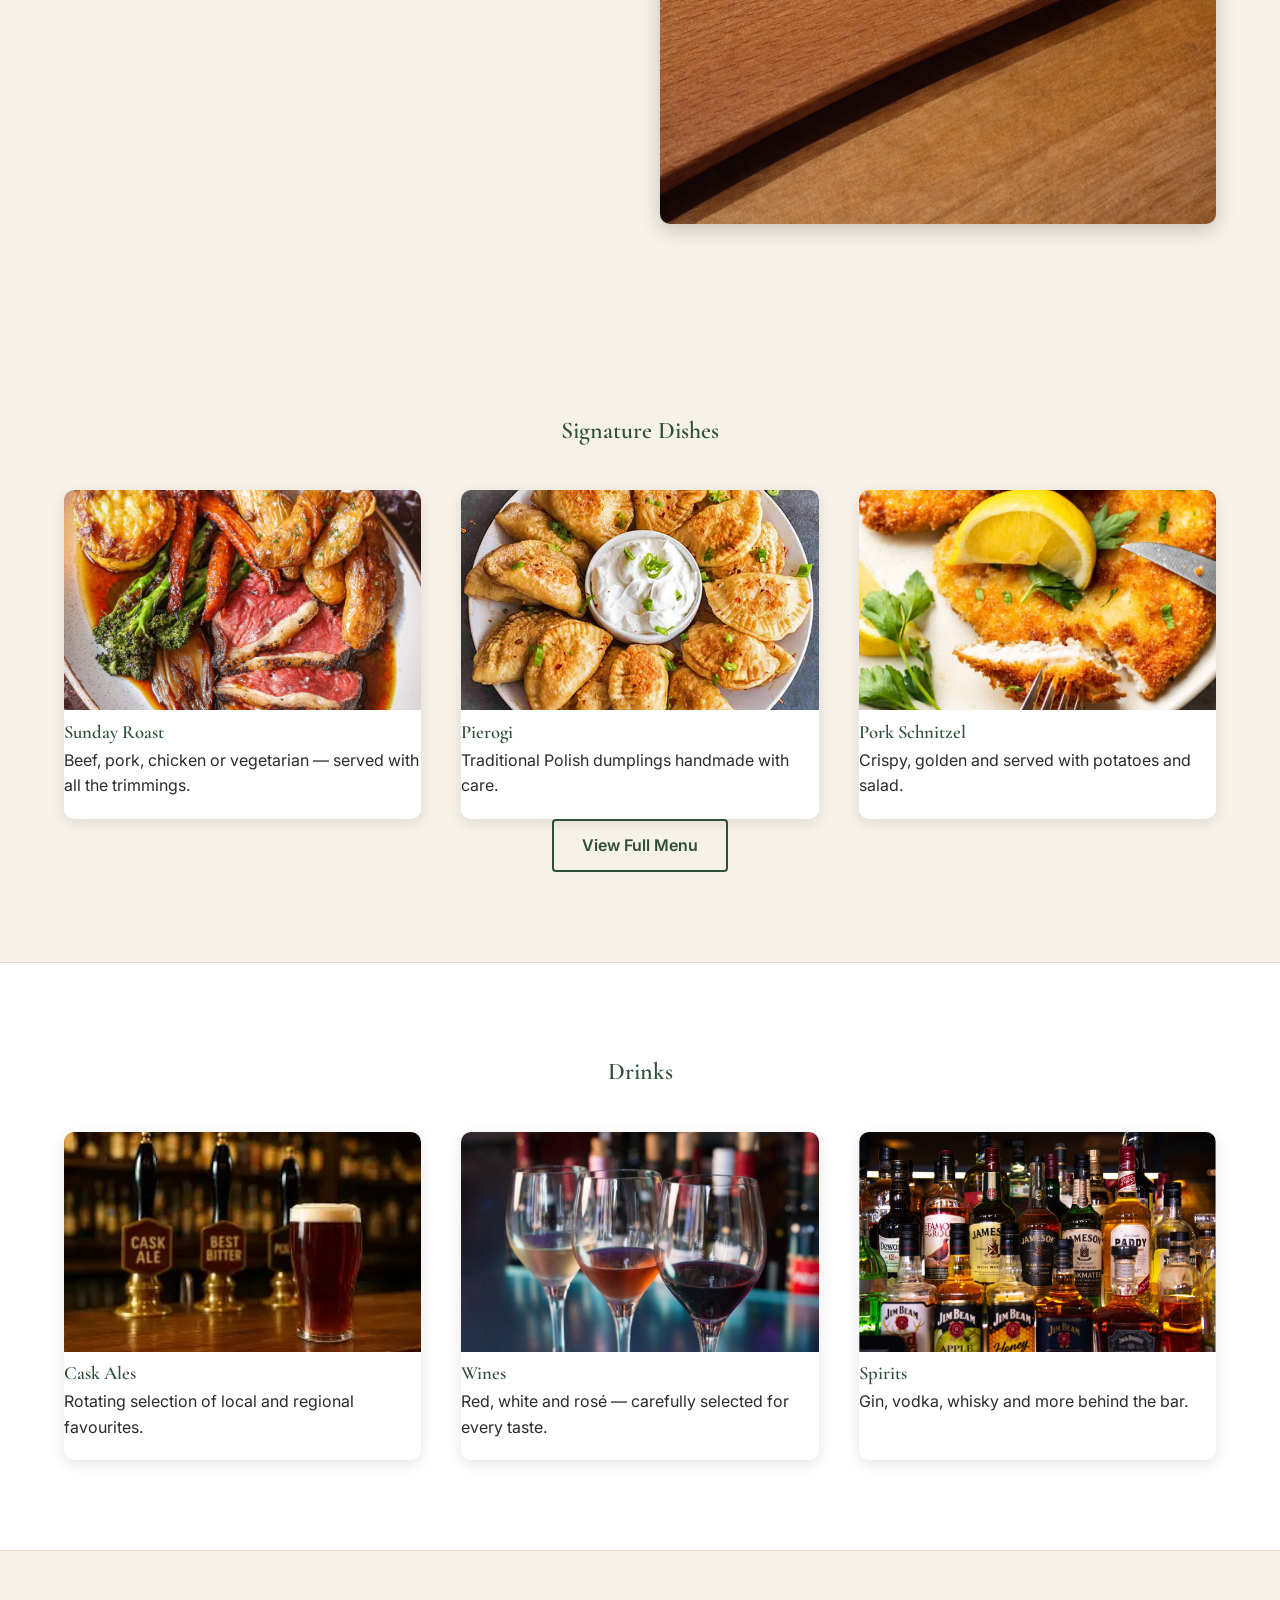
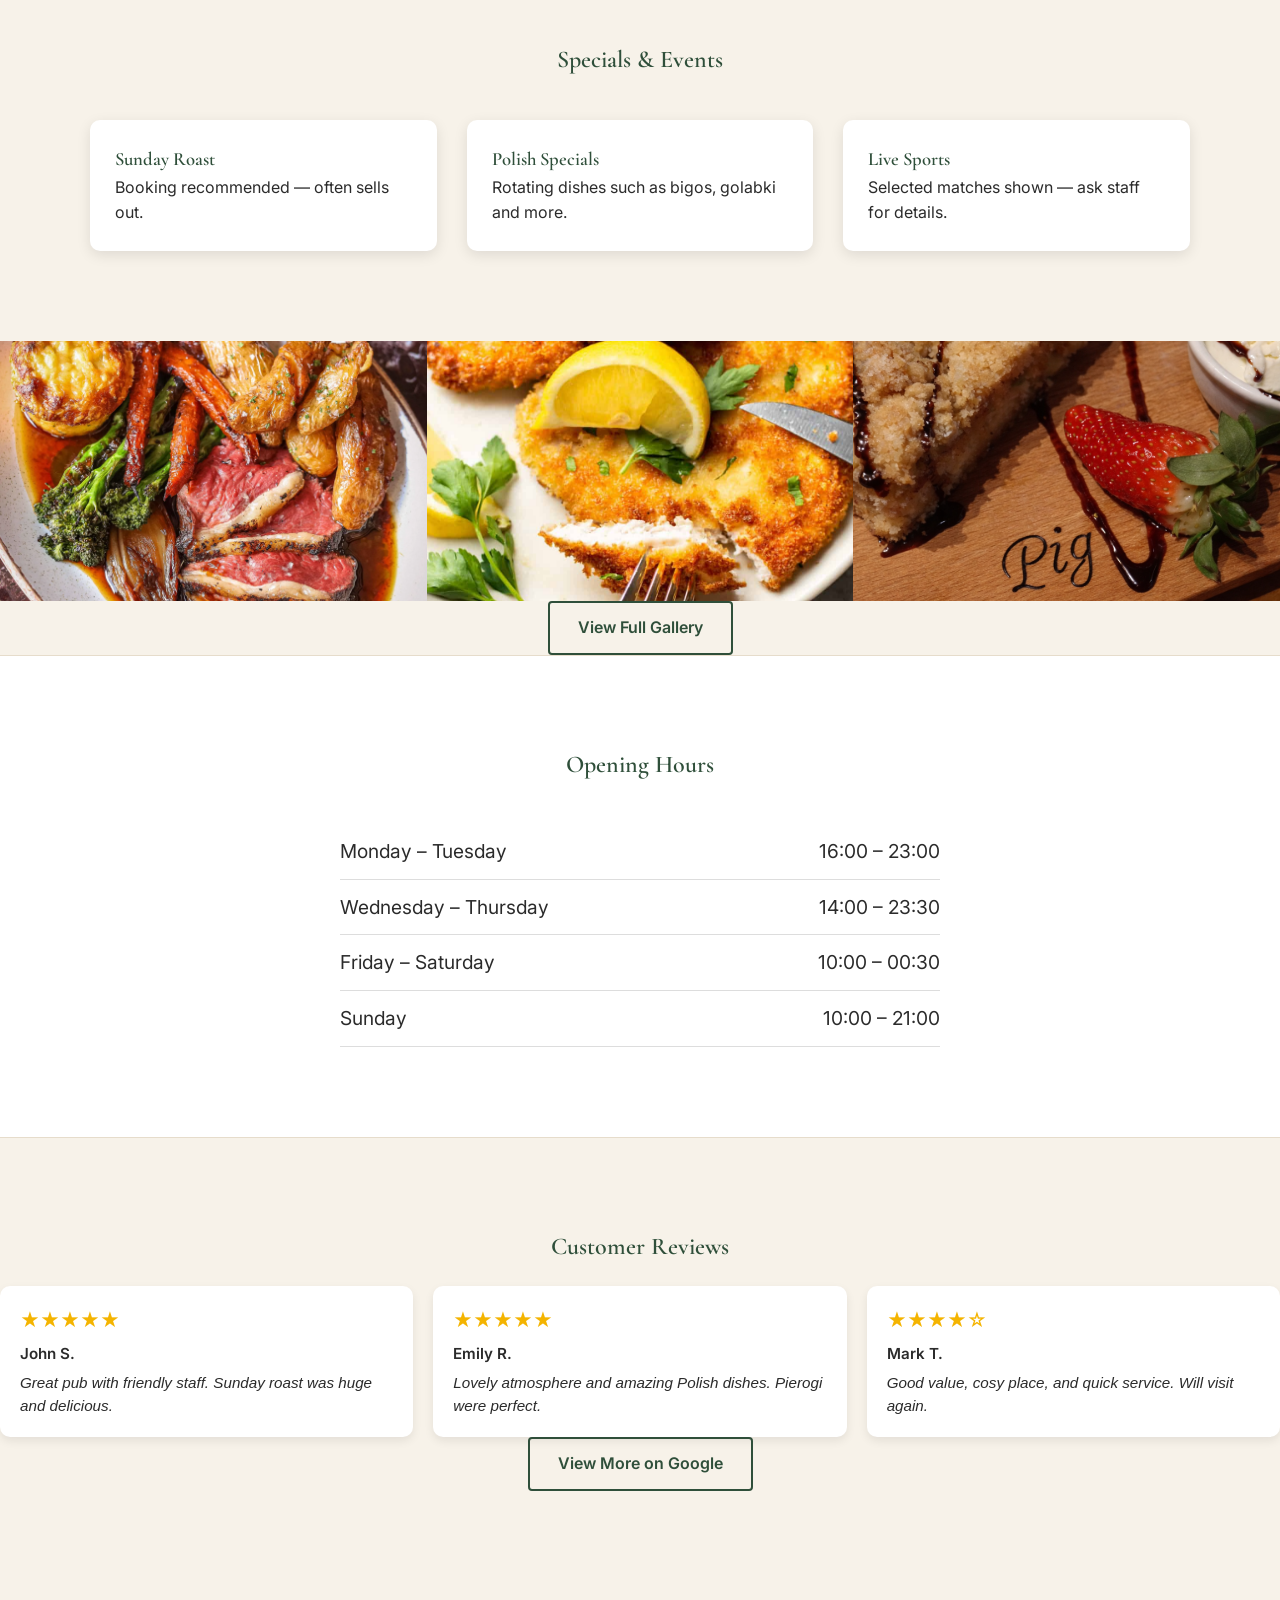
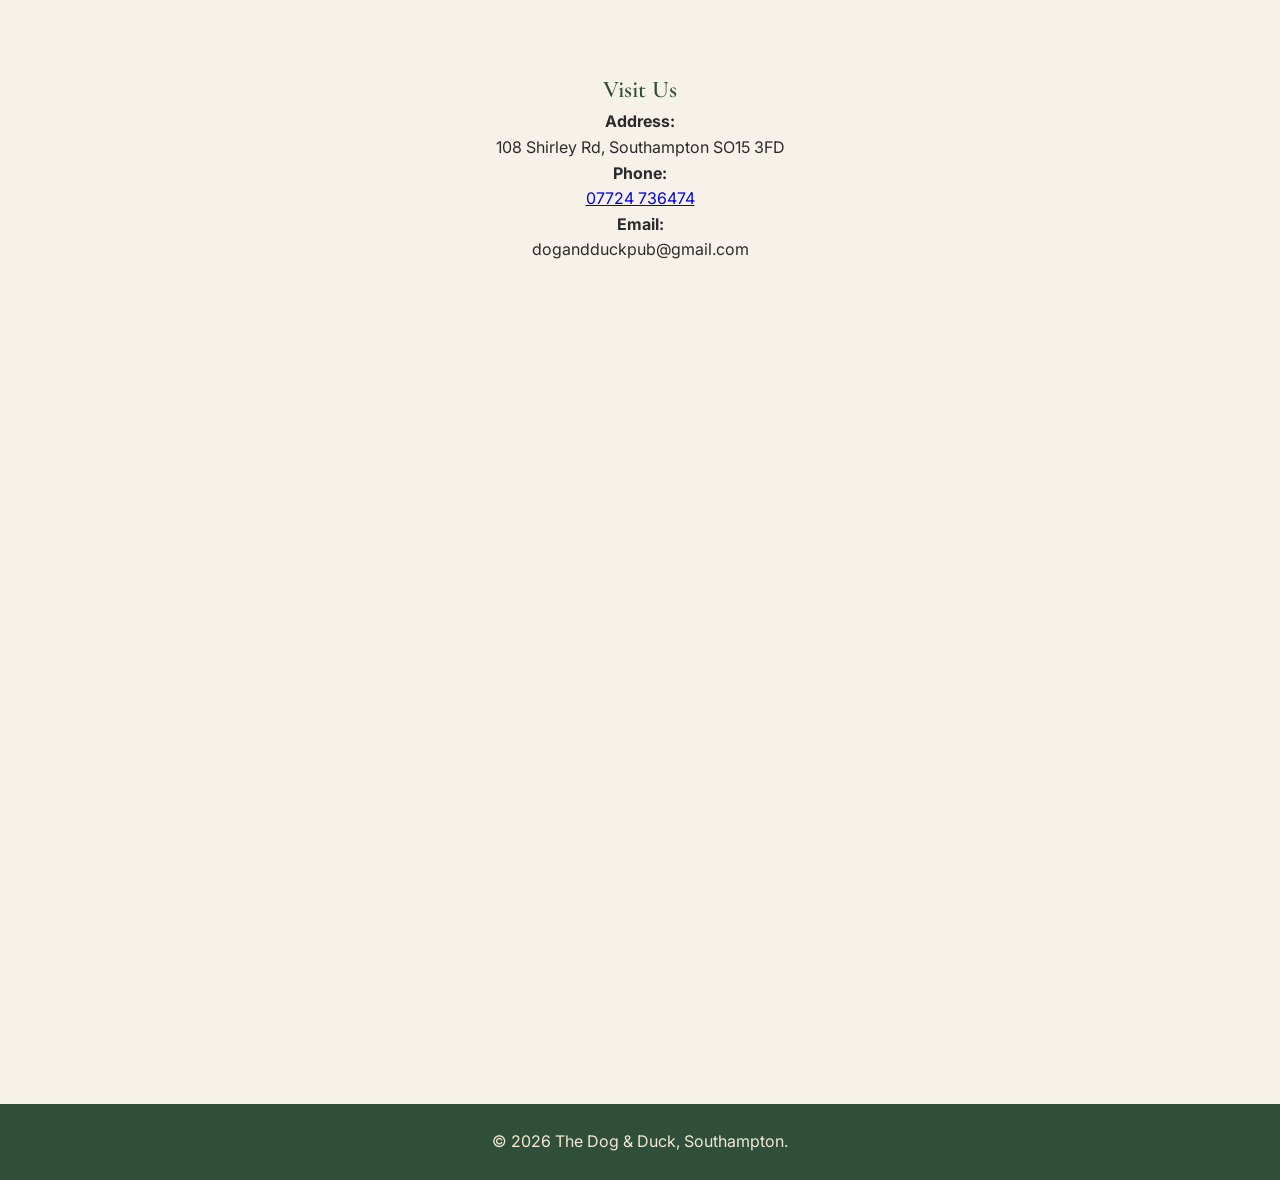
==== commit 2fb2cf5e: "Update index.html" ====
--- a/index.html
+++ b/index.html
@@ -196,7 +196,8 @@
     </div>
 
     <div class="center">
-        <a href="https://www.google.com/maps/place/The+Dog+%26+Duck" class="btn btn-outline" target="_blank">
+        <a href="https://www.google.com/maps/place/The+Dog+%26+Duck/@50.9121716,-1.4257775,17z
+" class="btn btn-outline" target="_blank">
             View More on Google
         </a>
     </div>
--- a/style.css
+++ b/style.css
@@ -604,3 +604,35 @@
         gap: 20px;
     }
 }
+
+/* REVIEWS SECTION */
+.reviews-grid {
+    display: grid;
+    grid-template-columns: repeat(auto-fit, minmax(280px, 1fr));
+    gap: 20px;
+    margin-top: 20px;
+}
+
+.review-card {
+    background: #ffffff;
+    padding: 20px;
+    border-radius: 10px;
+    box-shadow: 0 4px 10px rgba(0,0,0,0.08);
+    font-size: 0.95rem;
+    line-height: 1.5;
+}
+
+.stars {
+    font-size: 1.2rem;
+    color: #f4b400; /* Google yellow */
+    margin-bottom: 8px;
+}
+
+.review-author {
+    font-weight: 600;
+    margin-bottom: 6px;
+}
+
+.review-text {
+    font-style: italic;
+}
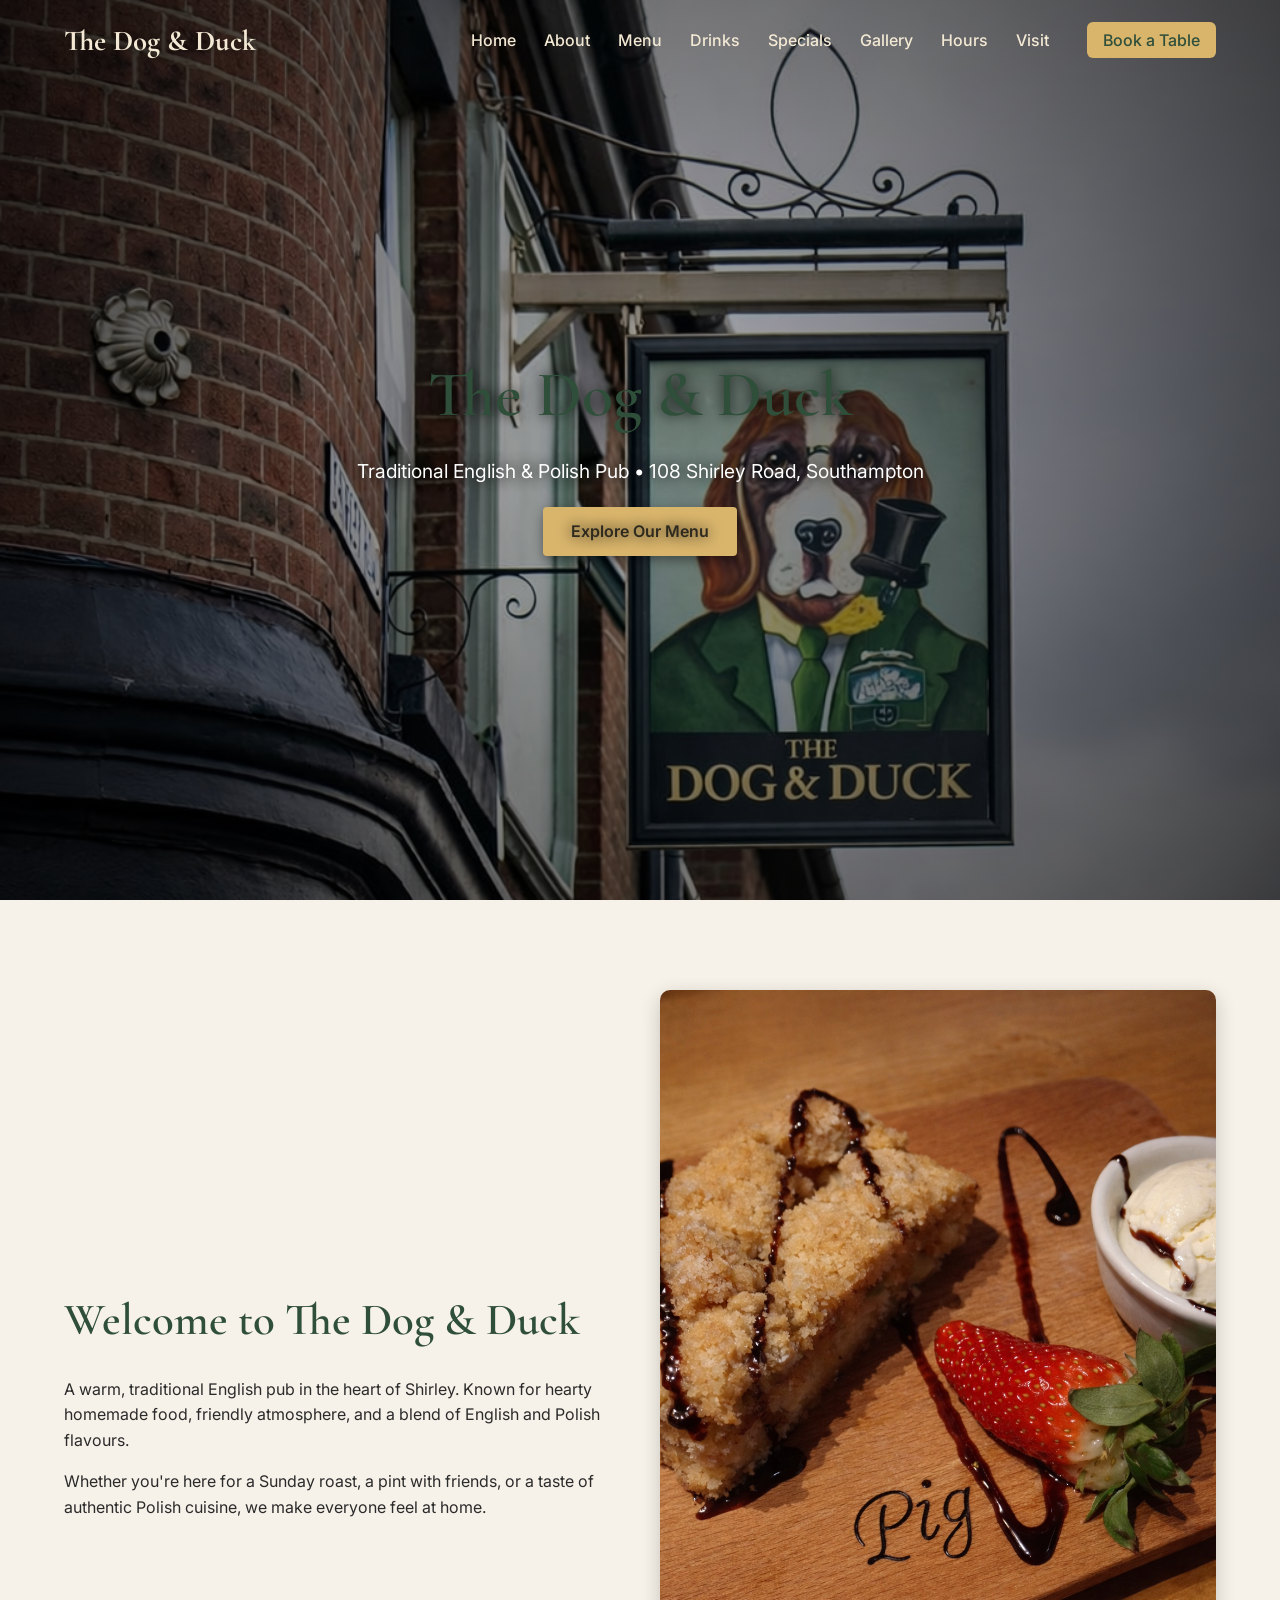
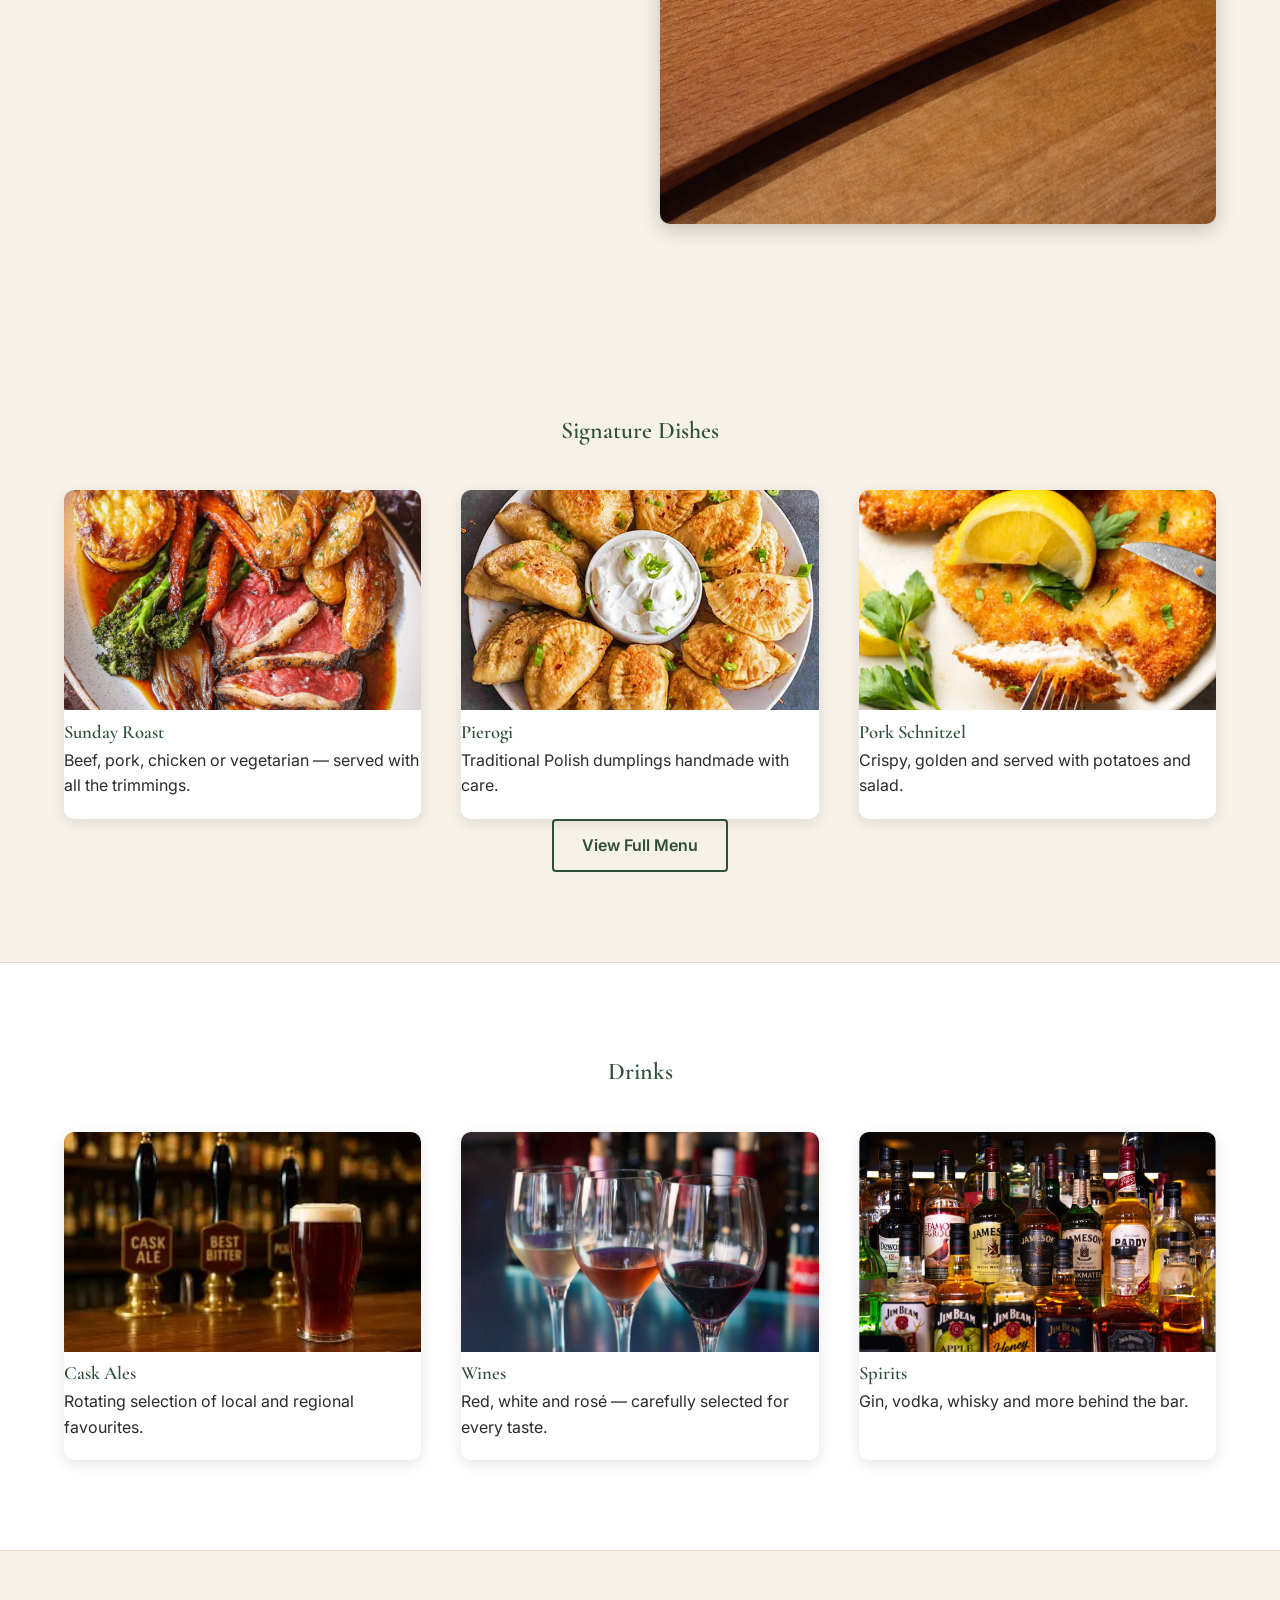
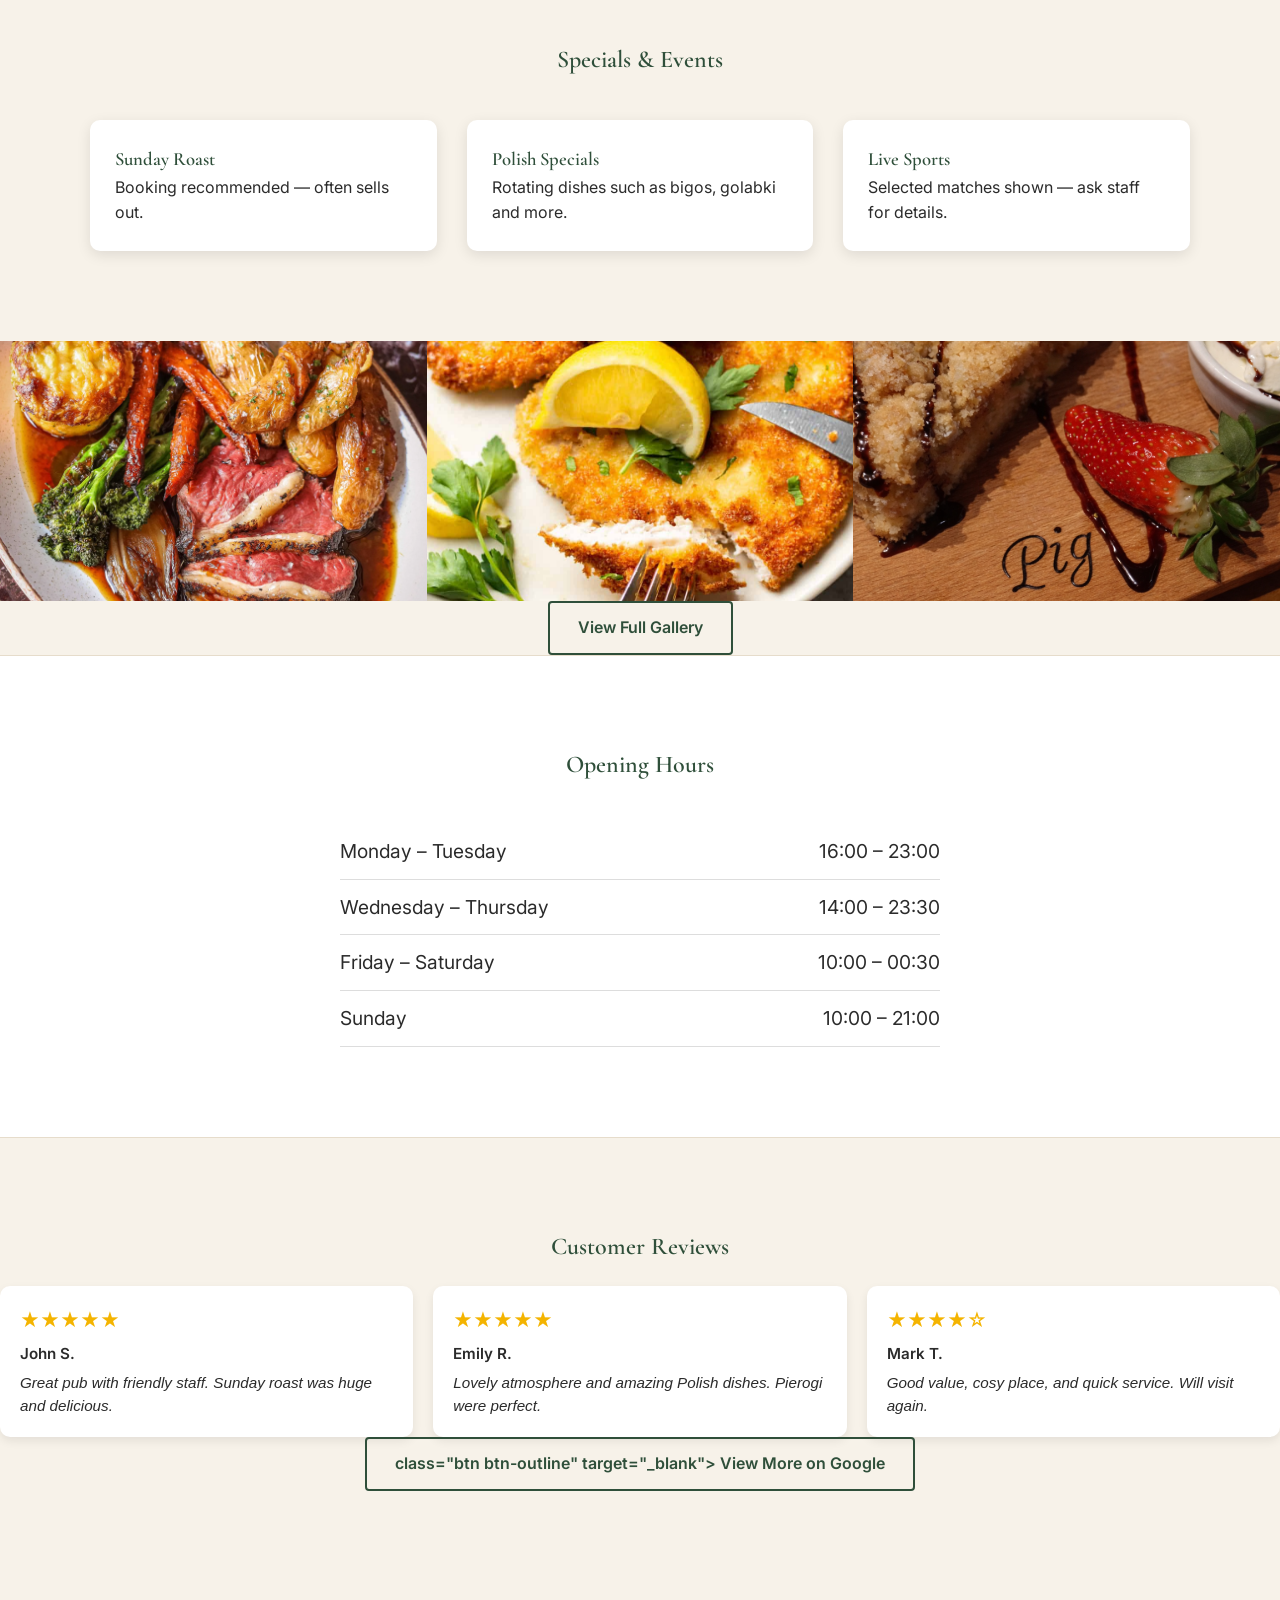
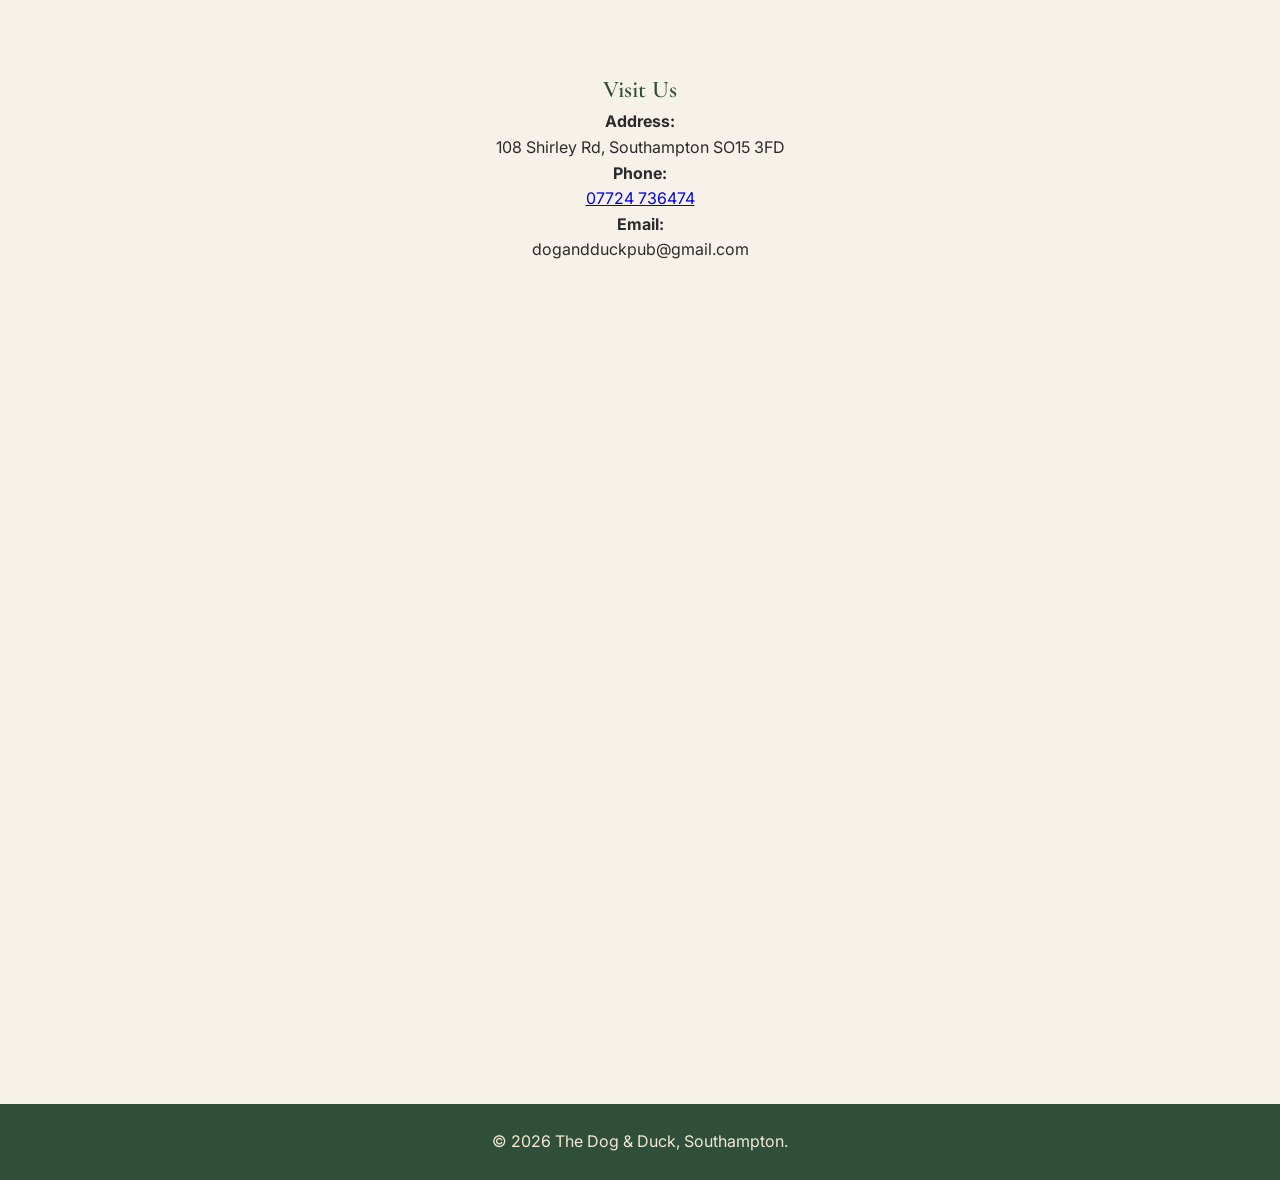
==== commit a0372d84: "Update index.html" ====
--- a/index.html
+++ b/index.html
@@ -196,11 +196,12 @@
     </div>
 
     <div class="center">
-        <a href="https://www.google.com/maps/place/The+Dog+%26+Duck/@50.9121716,-1.4257775,17z
-" class="btn btn-outline" target="_blank">
-            View More on Google
-        </a>
-    </div>
+    <a href="https://www.google.com/maps/place/The+Dog+%26+Duck/@50.9121716,-1.4257775,17z" class="btn btn-outline" target="_blank">
+       class="btn btn-outline" 
+       target="_blank">
+        View More on Google
+    </a>
+</div>
 </section>
     
 <!-- CONTACT -->
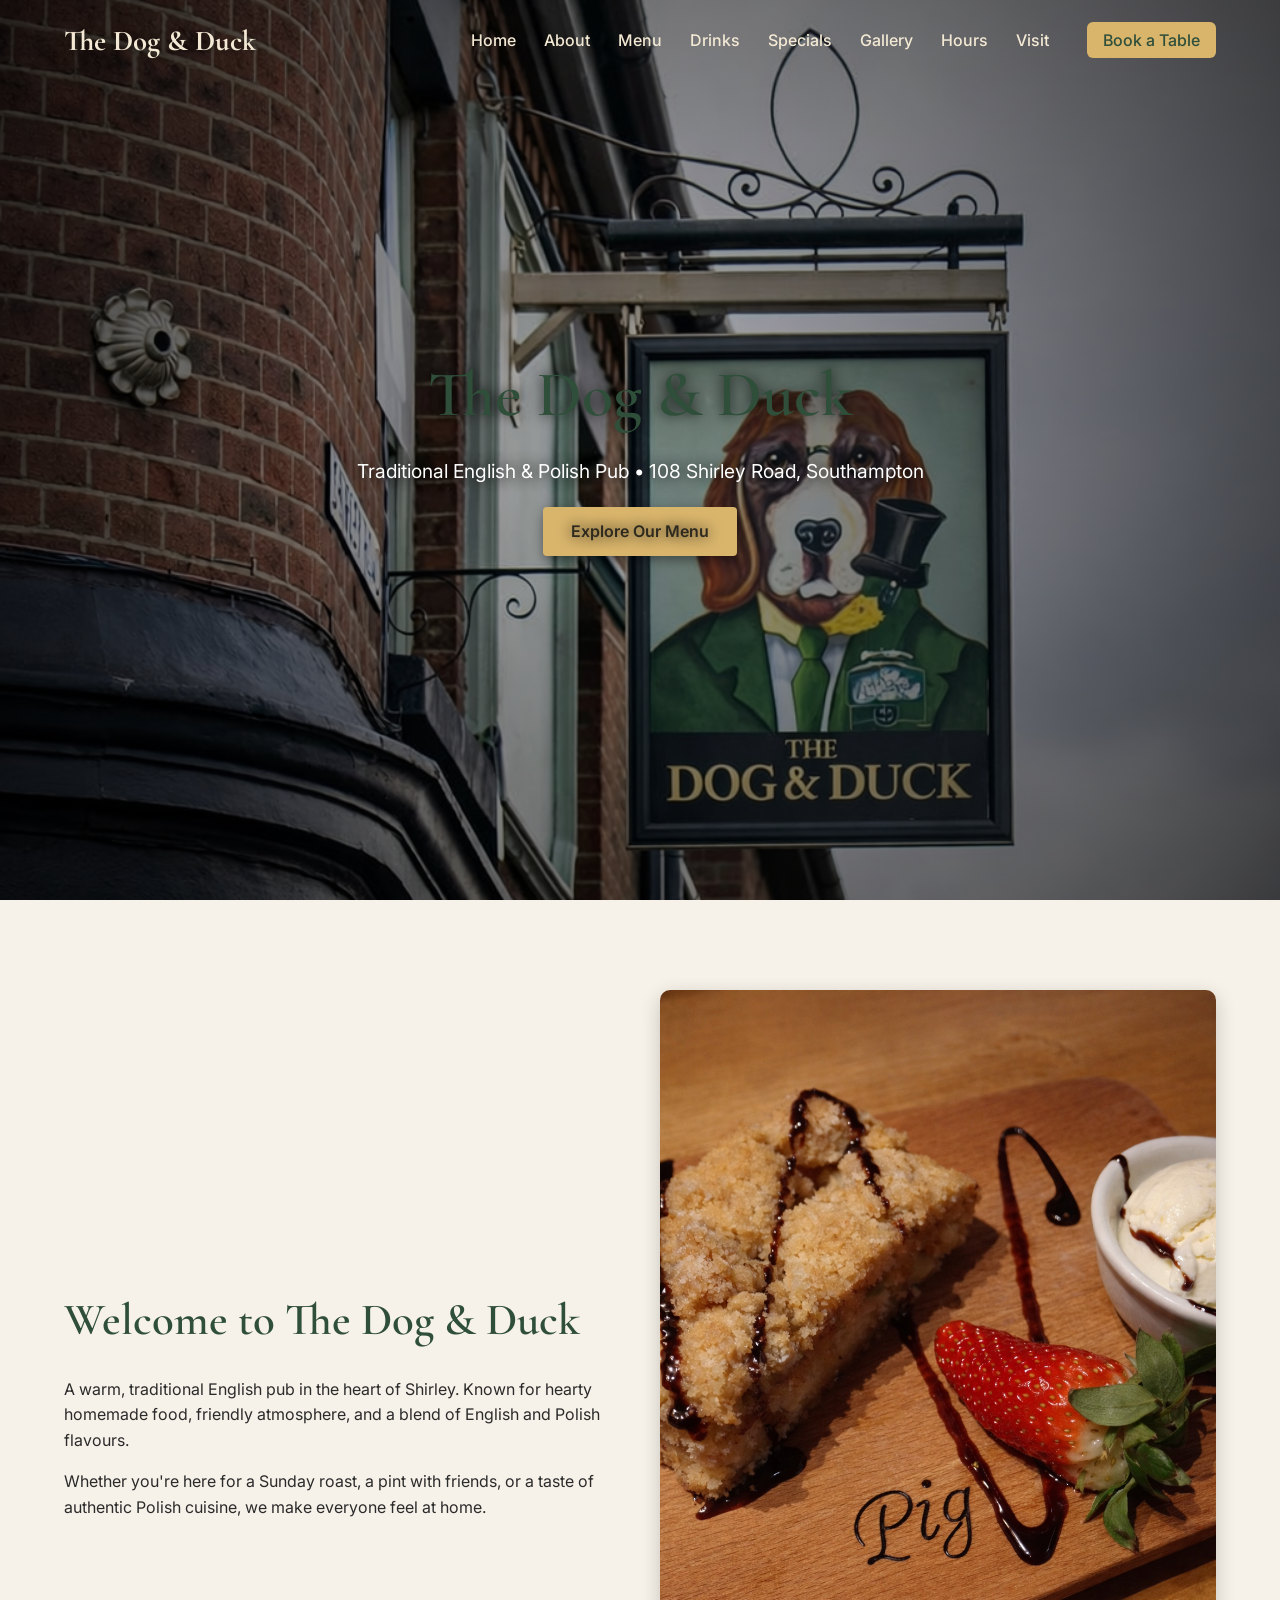
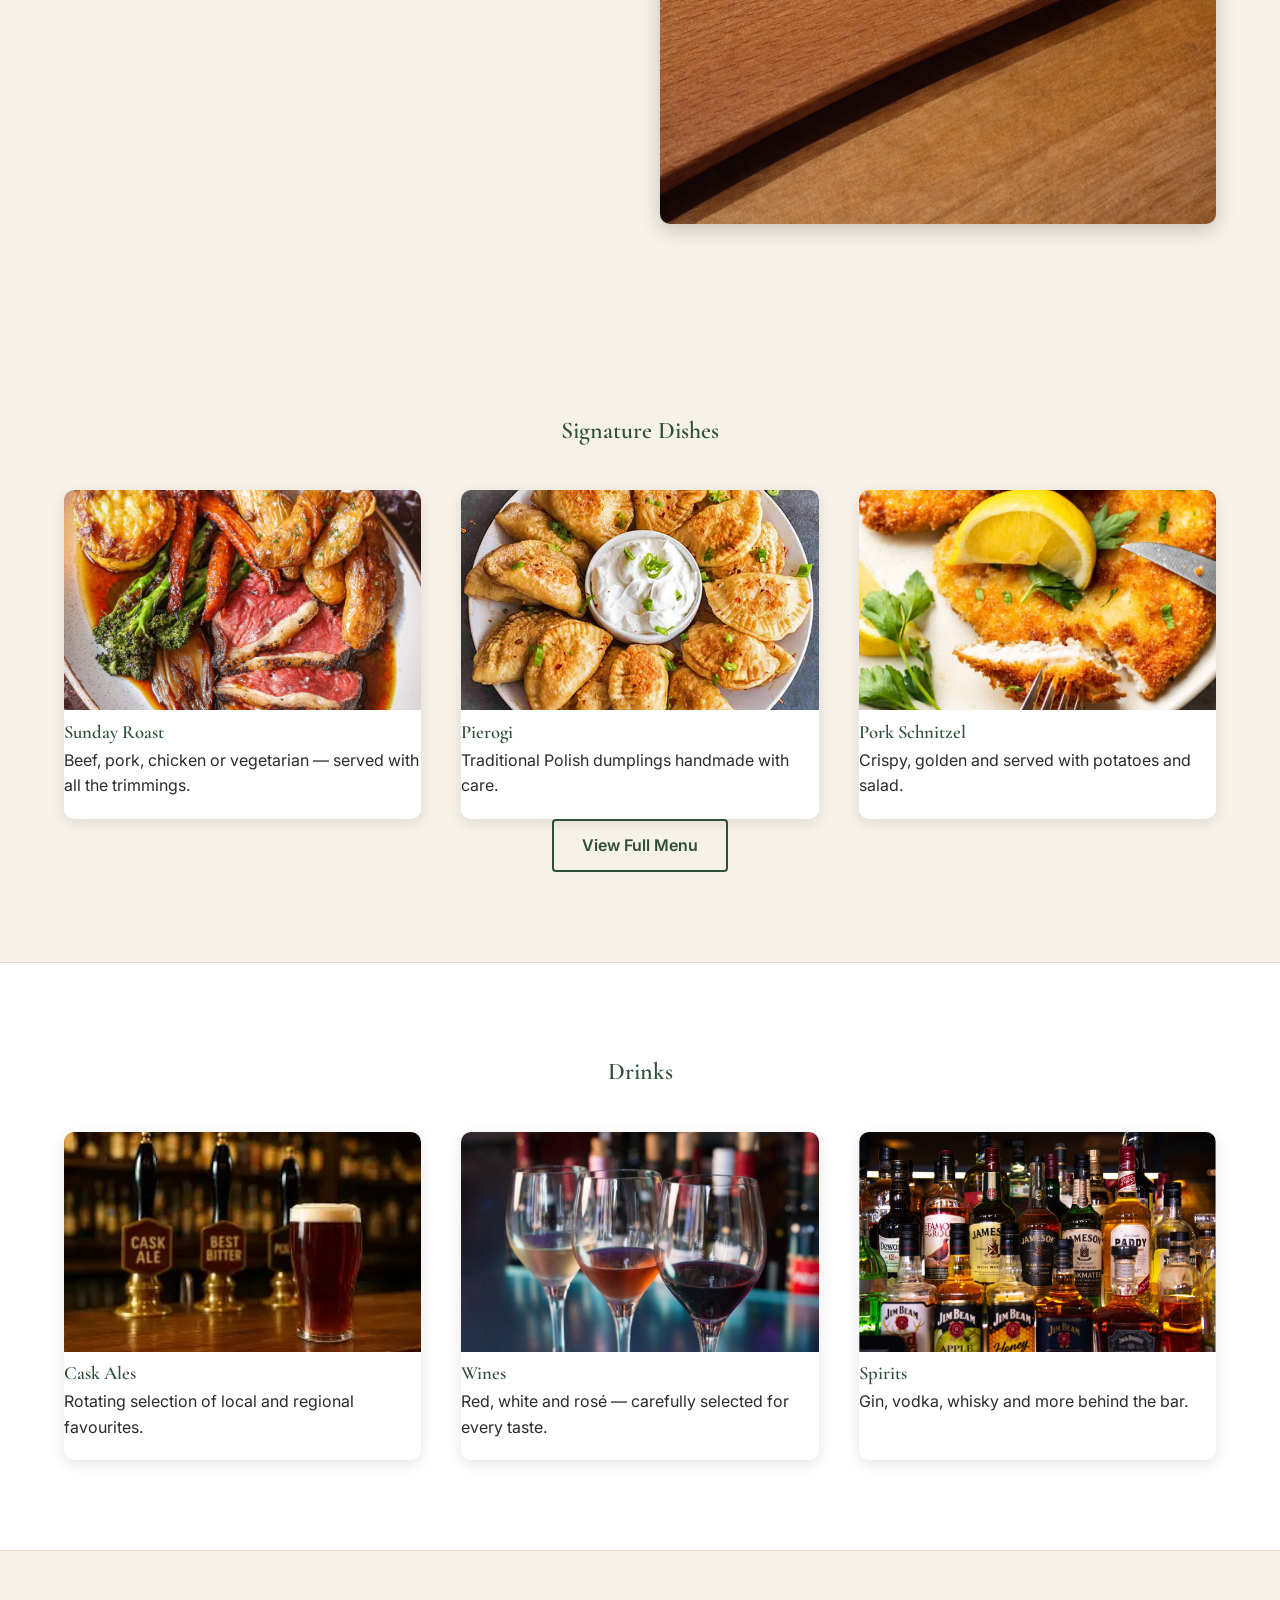
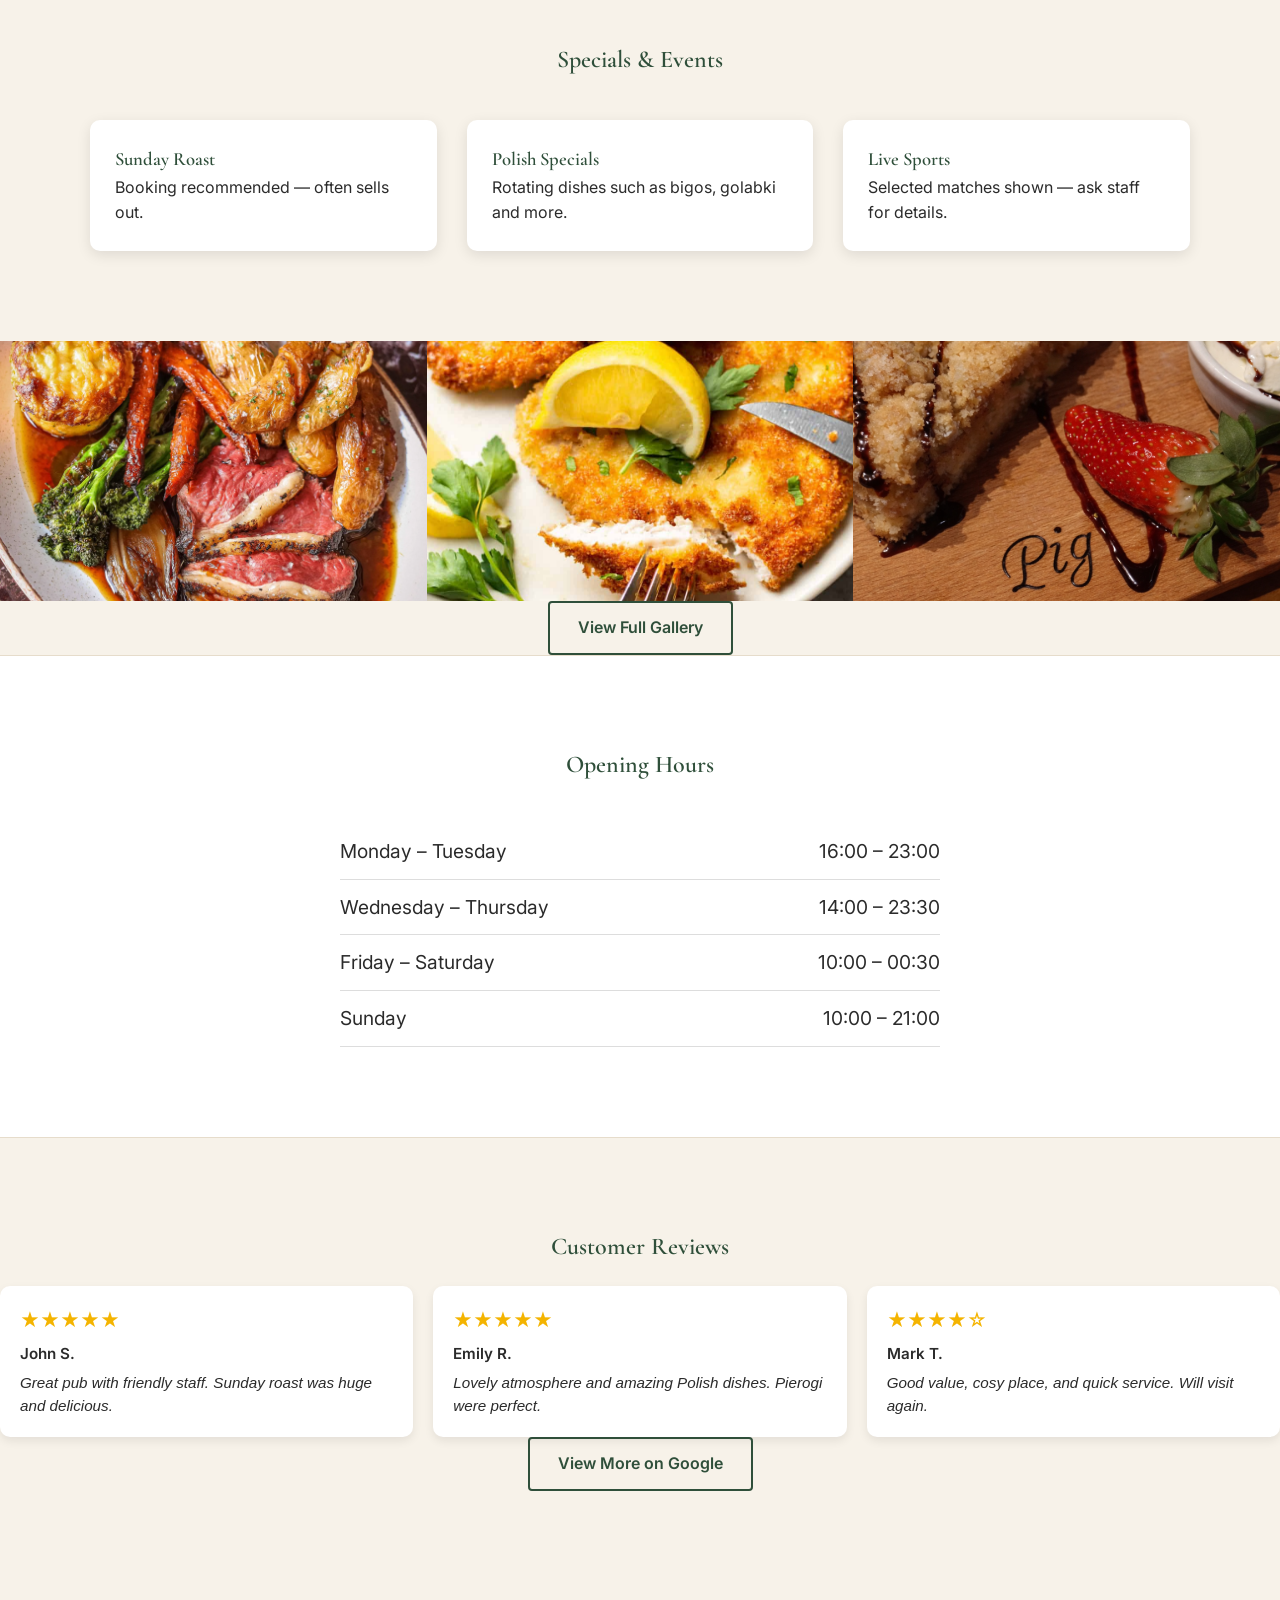
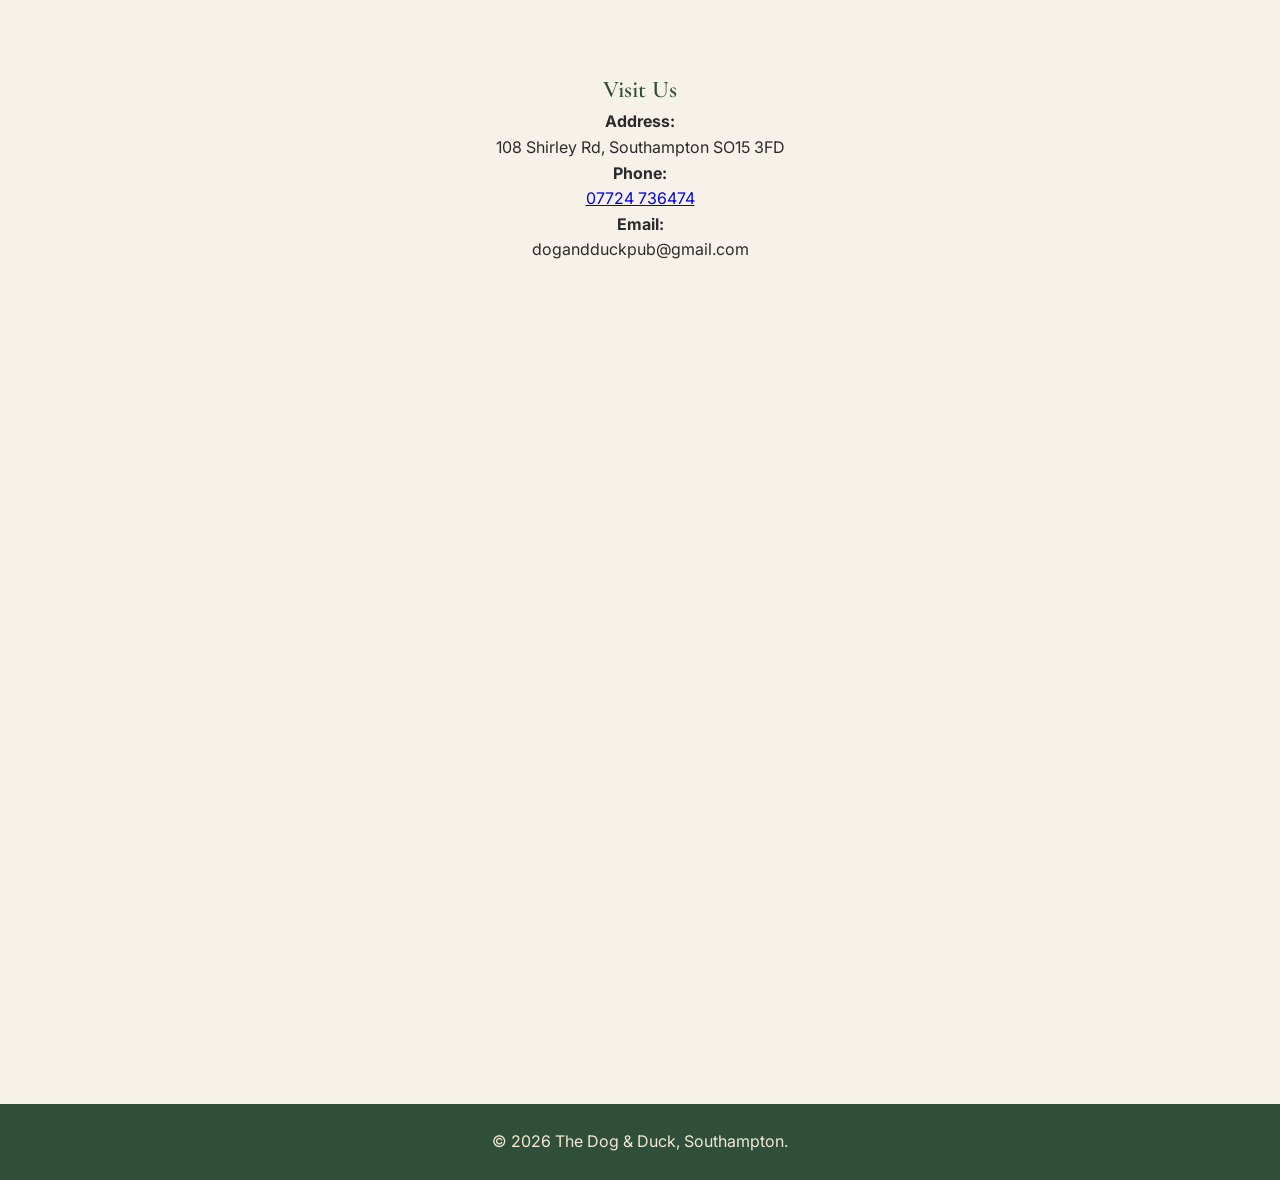
==== commit baf5e2e6: "Update index.html" ====
--- a/index.html
+++ b/index.html
@@ -197,8 +197,6 @@
 
     <div class="center">
     <a href="https://www.google.com/maps/place/The+Dog+%26+Duck/@50.9121716,-1.4257775,17z" class="btn btn-outline" target="_blank">
-       class="btn btn-outline" 
-       target="_blank">
         View More on Google
     </a>
 </div>
